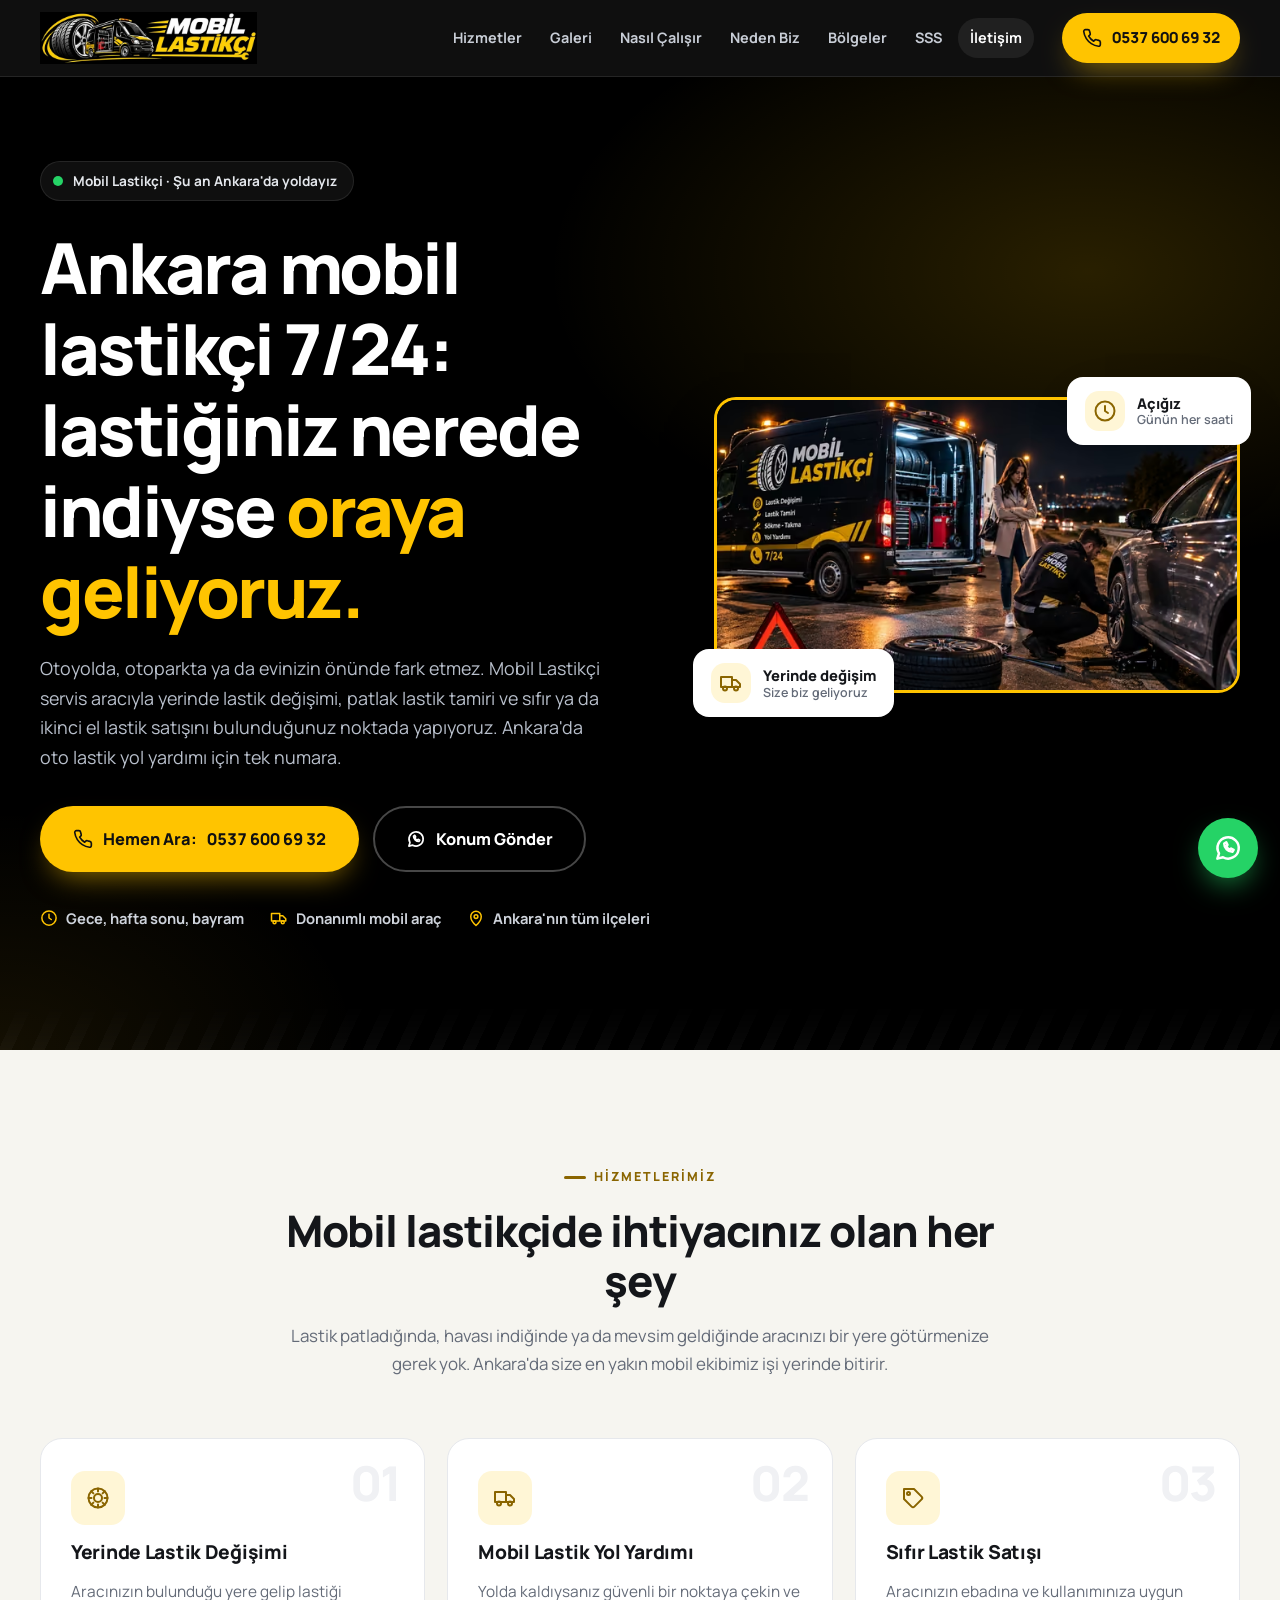
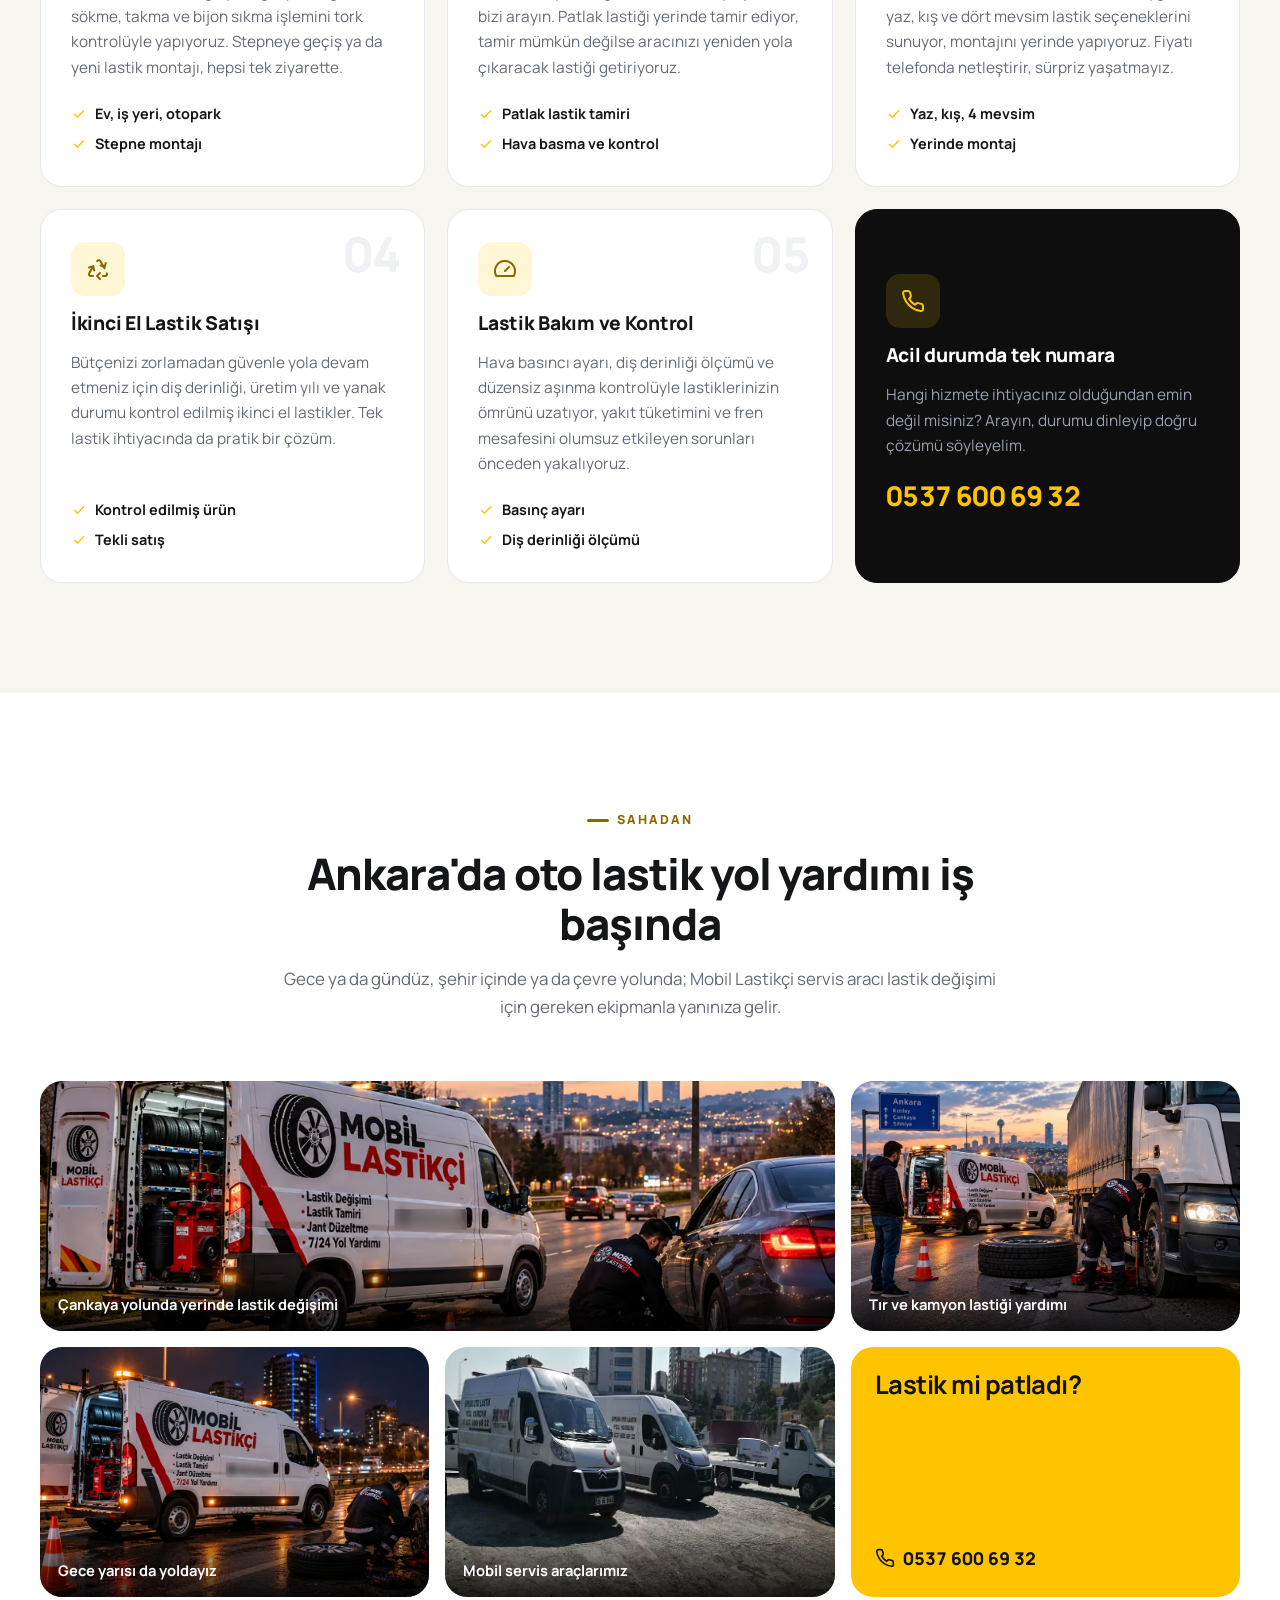
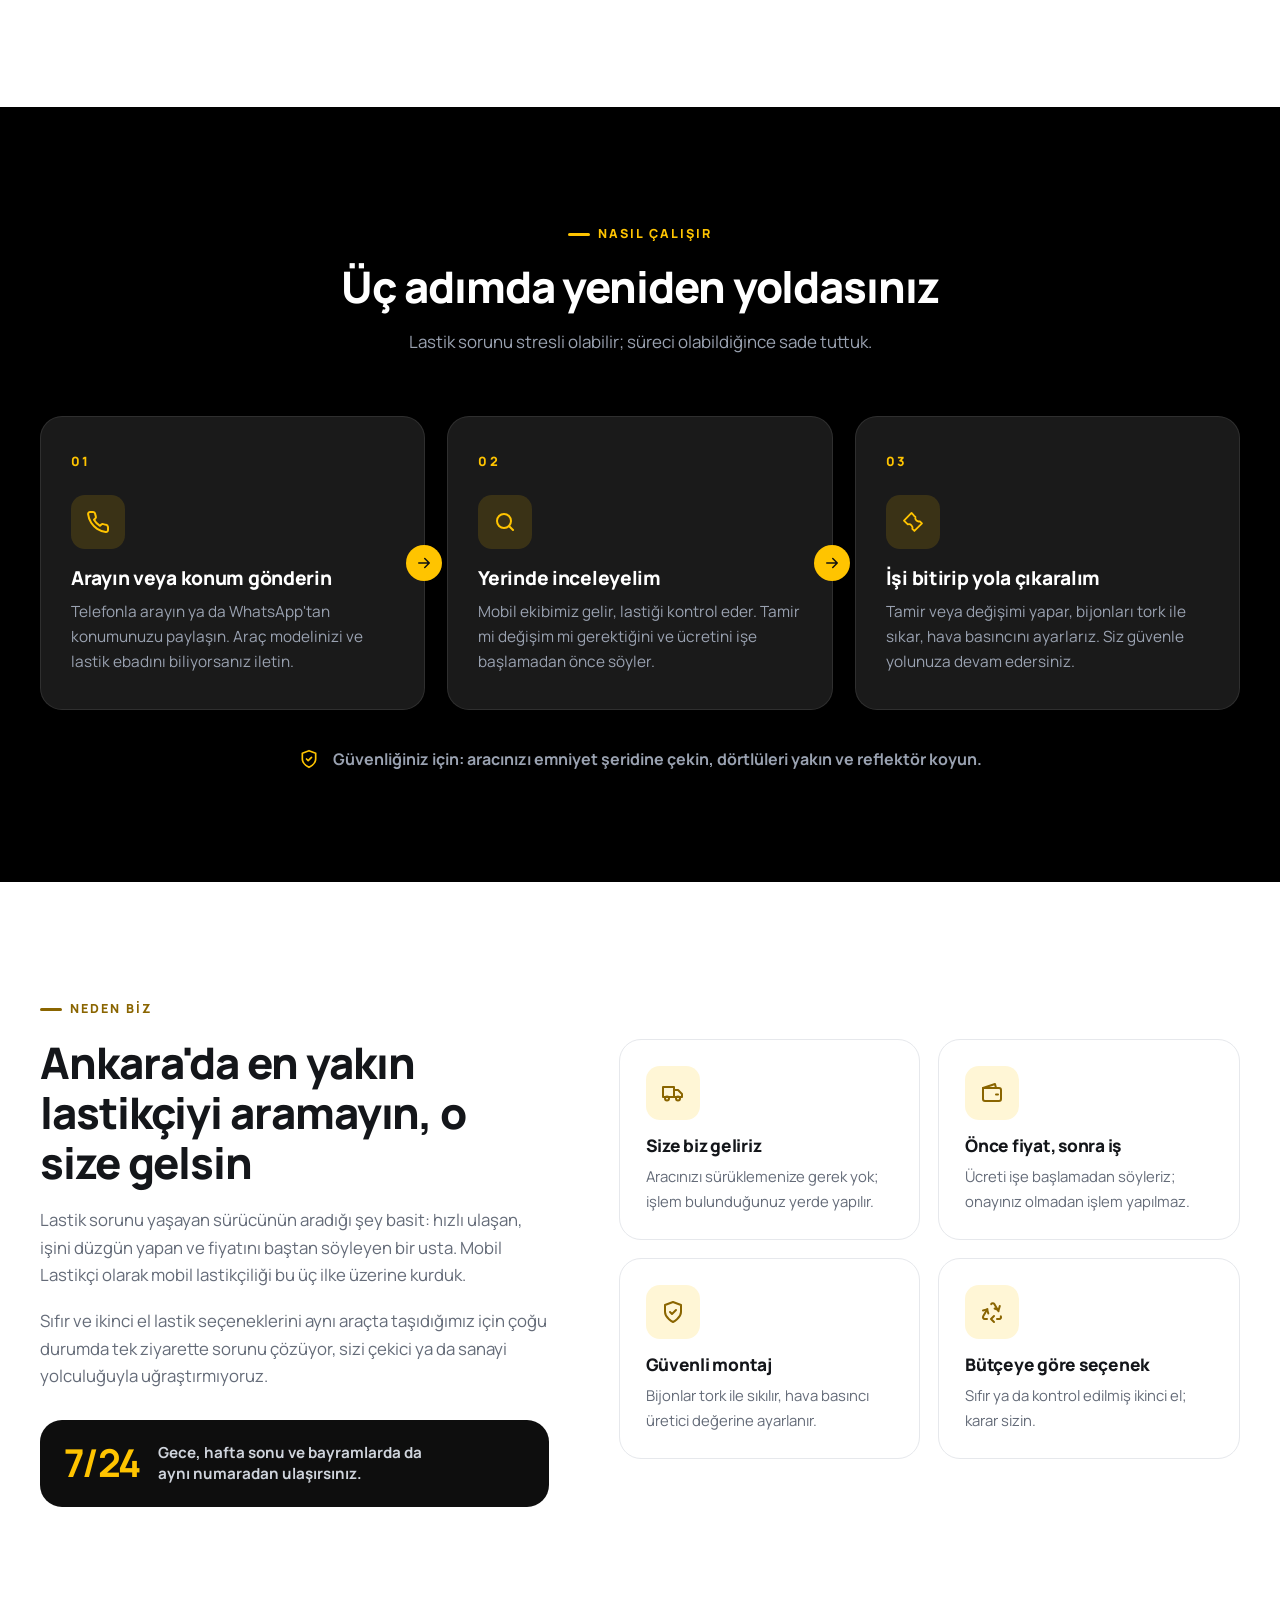
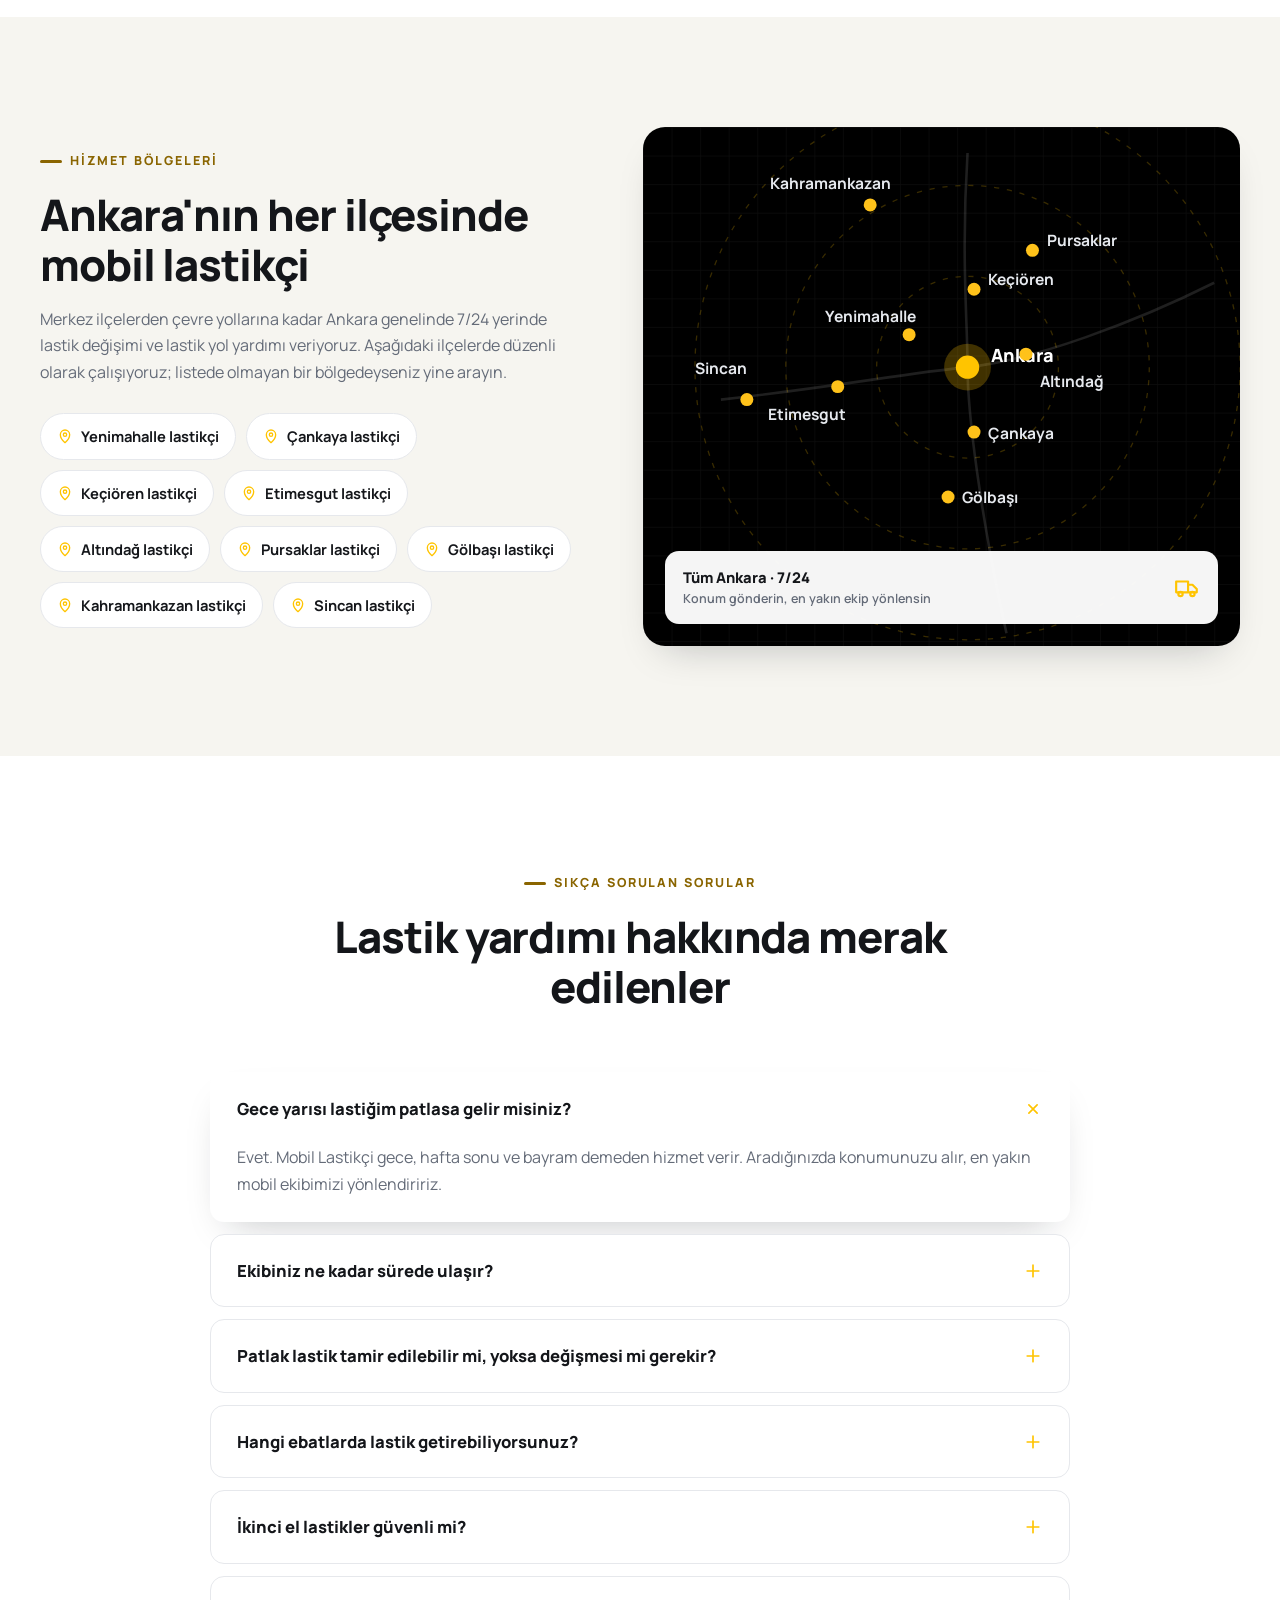
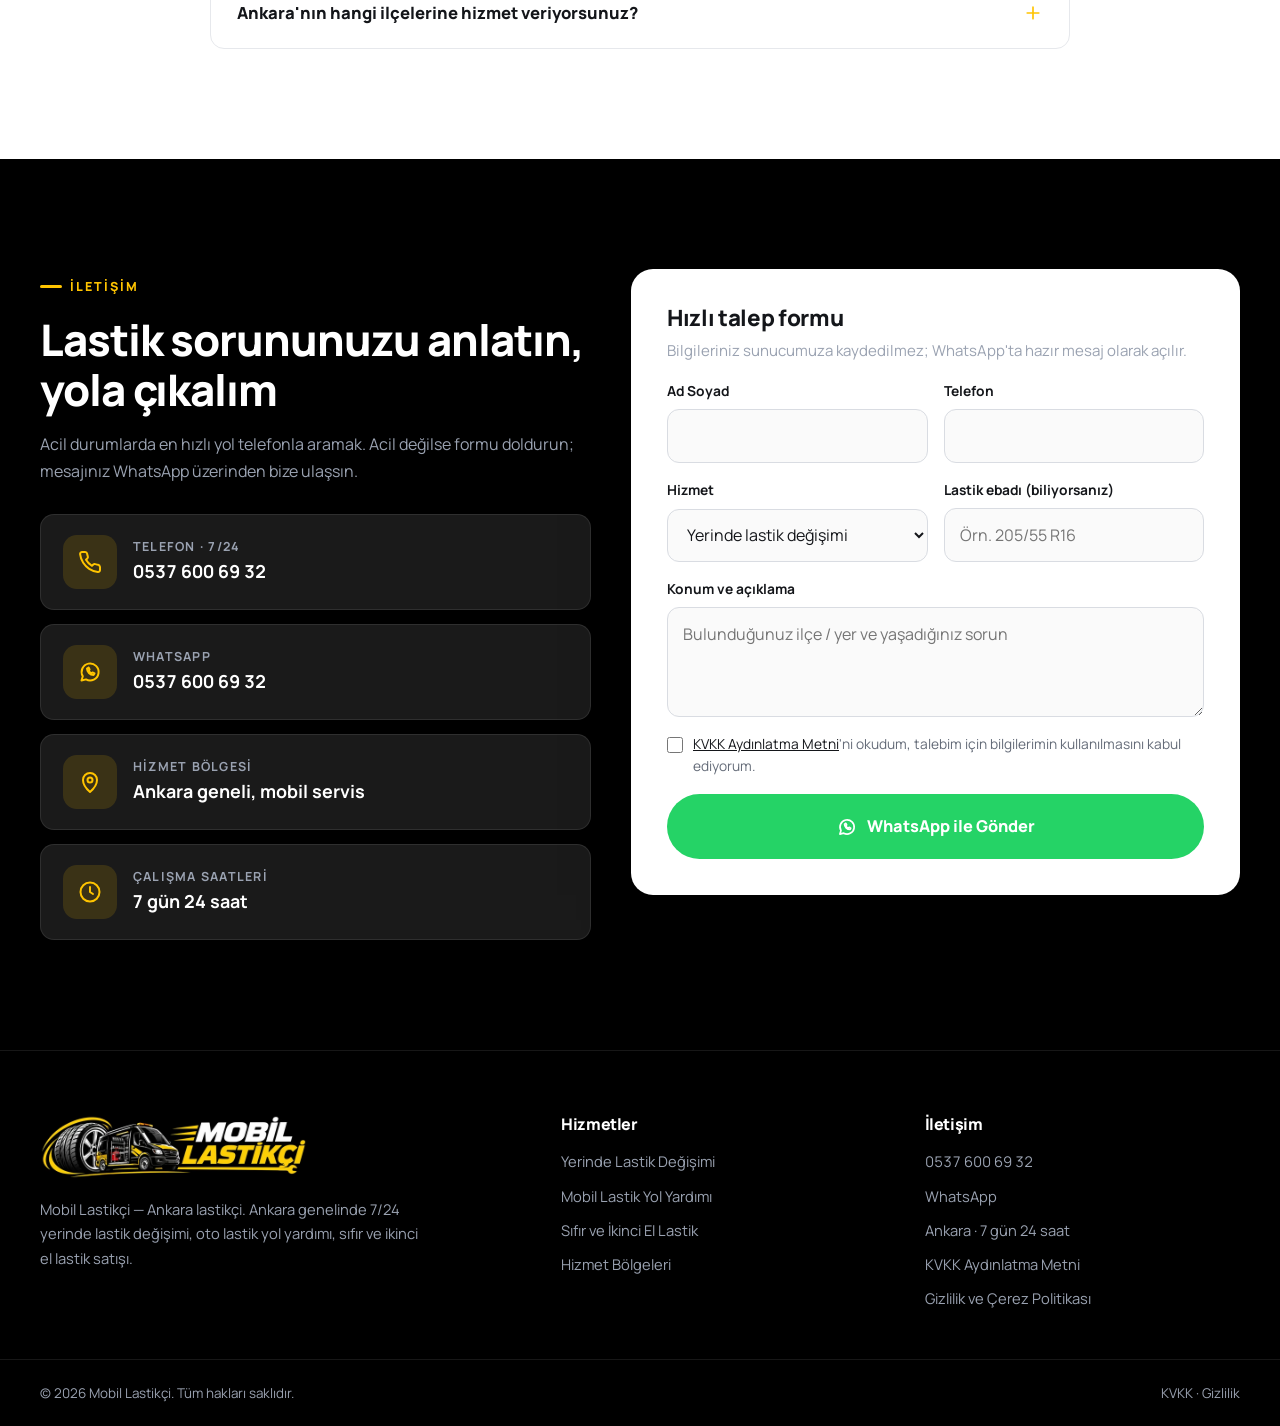
==== index.html @ 15d6a852 "Mobil Lastikçi sitesi Co-Authored-By: Claude Opus 5.5 <noreply@anthropic.com>" ====
<!DOCTYPE html>
<html lang="tr">
<head>
<meta charset="UTF-8">
<meta name="viewport" content="width=device-width, initial-scale=1.0">
<title>Mobil Lastikçi Ankara 7/24 | Yerinde Lastik Değişimi · Oto Lastik Yol Yardımı</title>
<meta name="description" content="Mobil Lastikçi: Ankara'da 7/24 gezici lastikçi. Yerinde lastik değişimi, patlak lastik tamiri, sıfır ve ikinci el lastik satışı. Tüm ilçelere geliyoruz. Ara: 0537 600 69 32">
<link rel="canonical" href="https://otolastik724.net.tr/">
<meta name="robots" content="index, follow, max-image-preview:large, max-snippet:-1, max-video-preview:-1">
<meta name="geo.region" content="TR-06">
<meta name="geo.placename" content="Ankara">
<meta name="geo.position" content="39.9334;32.8597">
<meta name="ICBM" content="39.9334, 32.8597">
<link rel="alternate" hreflang="tr-TR" href="https://otolastik724.net.tr/">
<link rel="alternate" hreflang="x-default" href="https://otolastik724.net.tr/">
<meta property="og:type" content="website">
<meta property="og:locale" content="tr_TR">
<meta property="og:site_name" content="Mobil Lastikçi">
<meta property="og:title" content="Mobil Lastikçi Ankara 7/24 | Yerinde Lastik Değişimi">
<meta property="og:description" content="Ankara'da 7/24 mobil lastikçi: yerinde lastik değişimi, patlak lastik tamiri, sıfır ve ikinci el lastik satışı. Tüm ilçelere geliyoruz.">
<meta property="og:url" content="https://otolastik724.net.tr/">
<meta property="og:image" content="https://otolastik724.net.tr/assets/img/og-image.jpg">
<meta property="og:image:width" content="1200">
<meta property="og:image:height" content="630">
<meta property="og:image:alt" content="Mobil Lastikçi mobil lastik yol yardımı">
<meta name="twitter:card" content="summary_large_image">
<meta name="twitter:title" content="Mobil Lastikçi Ankara 7/24 | Yerinde Lastik Değişimi">
<meta name="twitter:description" content="Ankara'da 7/24 mobil lastikçi: yerinde lastik değişimi, patlak lastik tamiri, sıfır ve ikinci el lastik satışı.">
<meta name="twitter:image" content="https://otolastik724.net.tr/assets/img/og-image.jpg">
<meta name="theme-color" content="#000000">
<link rel="icon" href="assets/img/favicon-48.png" type="image/png" sizes="48x48">
<link rel="apple-touch-icon" href="assets/img/apple-touch-icon.png">
<link rel="preconnect" href="https://fonts.googleapis.com">
<link rel="preconnect" href="https://fonts.gstatic.com" crossorigin>
<link href="https://fonts.googleapis.com/css2?family=Manrope:wght@500;600;700;800&display=swap" rel="stylesheet">
<link rel="stylesheet" href="assets/css/style.css">
<link rel="preload" as="image" type="image/avif" href="assets/img/ankara-mobil-lastikci-gece-yol-yardimi.avif" imagesrcset="assets/img/ankara-mobil-lastikci-gece-yol-yardimi-640.avif 640w, assets/img/ankara-mobil-lastikci-gece-yol-yardimi.avif 1280w" imagesizes="(max-width: 1080px) 100vw, 560px" fetchpriority="high">
<script type="application/ld+json">{"@context":"https://schema.org","@type":["TireShop","AutoRepair"],"@id":"https://otolastik724.net.tr/#isletme","name":"Mobil Lastikçi","alternateName":["Mobil Lastikçi Ankara","Ankara Lastikçi 7/24","Ankara Oto Lastik 7/24","Oto Lastik 7/24"],"description":"Ankara genelinde 7/24 mobil lastikçi: oto lastik yol yardımı, yerinde lastik değişimi, lastik tamiri, sıfır ve ikinci el lastik satışı.","url":"https://otolastik724.net.tr/","telephone":"+905376006932","logo":"https://otolastik724.net.tr/assets/img/logo-512.png","image":["https://otolastik724.net.tr/assets/img/og-image.jpg","https://otolastik724.net.tr/assets/img/ankara-lastikci-aksam-mobil-lastik-servisi.avif","https://otolastik724.net.tr/assets/img/ankara-lastikci-mobil-servis-araclari.avif"],"slogan":"Lastiğiniz nerede indiyse oraya geliyoruz.","priceRange":"₺₺","currenciesAccepted":"TRY","address":{"@type":"PostalAddress","addressLocality":"Ankara","addressRegion":"Ankara","addressCountry":"TR"},"geo":{"@type":"GeoCoordinates","latitude":39.9334,"longitude":32.8597},"openingHoursSpecification":{"@type":"OpeningHoursSpecification","dayOfWeek":["Monday","Tuesday","Wednesday","Thursday","Friday","Saturday","Sunday"],"opens":"00:00","closes":"23:59"},"areaServed":[{"@type":"City","name":"Ankara"},{"@type":"AdministrativeArea","name":"Yenimahalle"},{"@type":"AdministrativeArea","name":"Çankaya"},{"@type":"AdministrativeArea","name":"Keçiören"},{"@type":"AdministrativeArea","name":"Etimesgut"},{"@type":"AdministrativeArea","name":"Altındağ"},{"@type":"AdministrativeArea","name":"Pursaklar"},{"@type":"AdministrativeArea","name":"Gölbaşı"},{"@type":"AdministrativeArea","name":"Kahramankazan"},{"@type":"AdministrativeArea","name":"Sincan"}],"knowsAbout":["Yerinde lastik değişimi","Mobil lastik yol yardımı","Patlak lastik tamiri","Sıfır lastik satışı","İkinci el lastik satışı","Lastik hava basıncı kontrolü","Diş derinliği kontrolü"],"hasOfferCatalog":{"@type":"OfferCatalog","name":"Lastik hizmetleri","itemListElement":[{"@type":"Offer","itemOffered":{"@type":"Service","name":"Yerinde lastik değişimi"}},{"@type":"Offer","itemOffered":{"@type":"Service","name":"Mobil lastik yol yardımı"}},{"@type":"Offer","itemOffered":{"@type":"Service","name":"Sıfır lastik satışı"}},{"@type":"Offer","itemOffered":{"@type":"Service","name":"İkinci el lastik satışı"}},{"@type":"Offer","itemOffered":{"@type":"Service","name":"Lastik bakım ve kontrol"}}]}}</script>
<script type="application/ld+json">{"@context":"https://schema.org","@type":"WebSite","@id":"https://otolastik724.net.tr/#website","url":"https://otolastik724.net.tr/","name":"Mobil Lastikçi","inLanguage":"tr-TR","publisher":{"@id":"https://otolastik724.net.tr/#isletme"}}</script>
<script type="application/ld+json">{"@context":"https://schema.org","@type":"FAQPage","mainEntity":[{"@type":"Question","name":"Gece yarısı lastiğim patlasa gelir misiniz?","acceptedAnswer":{"@type":"Answer","text":"Evet. Mobil Lastikçi gece, hafta sonu ve bayram demeden hizmet verir. Aradığınızda konumunuzu alır, en yakın mobil ekibimizi yönlendiririz."}},{"@type":"Question","name":"Ekibiniz ne kadar sürede ulaşır?","acceptedAnswer":{"@type":"Answer","text":"Varış süresi bulunduğunuz ilçeye, saate ve trafik durumuna göre değişir. Telefonda konumunuzu öğrendiğimizde size tahmini bir süre söyleriz."}},{"@type":"Question","name":"Patlak lastik tamir edilebilir mi, yoksa değişmesi mi gerekir?","acceptedAnswer":{"@type":"Answer","text":"Diş yüzeyindeki küçük delikler çoğunlukla tamir edilebilir. Yanak bölgesindeki kesik, balon veya uzun süre havasız sürülmüş lastikler güvenlik nedeniyle tamir edilmez; bu durumda yeni ya da ikinci el lastik öneririz."}},{"@type":"Question","name":"Hangi ebatlarda lastik getirebiliyorsunuz?","acceptedAnswer":{"@type":"Answer","text":"Otomobil, SUV ve hafif ticari araçlarda en yaygın ebatları mobil aracımızda bulundururuz. Lastiğinizin yanağındaki ebat bilgisini (ör. 205/55 R16) telefonda paylaşırsanız doğru lastikle geliriz."}},{"@type":"Question","name":"İkinci el lastikler güvenli mi?","acceptedAnswer":{"@type":"Answer","text":"Sattığımız ikinci el lastiklerin diş derinliği, üretim tarihi ve yanak durumu tek tek kontrol edilir. Yaşlanmış, çatlamış veya onarım izi taşıyan lastikleri satışa sunmayız."}},{"@type":"Question","name":"Ankara'nın hangi ilçelerine hizmet veriyorsunuz?","acceptedAnswer":{"@type":"Answer","text":"Yenimahalle, Çankaya, Keçiören, Etimesgut, Altındağ, Pursaklar, Gölbaşı, Kahramankazan ve Sincan başta olmak üzere Ankara genelinde hizmet veriyoruz. Farklı bir bölgedeyseniz arayarak bilgi alabilirsiniz."}}]}</script>
</head>
<body>
<svg width="0" height="0" style="position:absolute" aria-hidden="true">
  <symbol id="i-phone" viewBox="0 0 24 24"><path d="M22 16.9v3a2 2 0 0 1-2.2 2 19.8 19.8 0 0 1-8.6-3.1 19.5 19.5 0 0 1-6-6A19.8 19.8 0 0 1 2.1 4.2 2 2 0 0 1 4.1 2h3a2 2 0 0 1 2 1.7c.1.9.4 1.8.7 2.7a2 2 0 0 1-.5 2.1L8 9.8a16 16 0 0 0 6 6l1.3-1.3a2 2 0 0 1 2.1-.4c.9.3 1.8.6 2.7.7a2 2 0 0 1 1.7 2z"/></symbol>
  <symbol id="i-wa" viewBox="0 0 24 24"><path d="M3.5 20.5l1.3-4.2A8.5 8.5 0 1 1 8 19.4z"/><path d="M9 8.5c0 3.5 3 6.5 6.5 6.5l1-1.6-2-1-1 .9a5 5 0 0 1-2.8-2.8l.9-1-1-2z"/></symbol>
  <symbol id="i-tire" viewBox="0 0 24 24"><circle cx="12" cy="12" r="9.5"/><circle cx="12" cy="12" r="4"/><path d="M12 2.5v3M12 18.5v3M2.5 12h3M18.5 12h3M5.3 5.3l2.1 2.1M16.6 16.6l2.1 2.1M5.3 18.7l2.1-2.1M16.6 7.4l2.1-2.1"/></symbol>
  <symbol id="i-truck" viewBox="0 0 24 24"><path d="M2 6h11v10H2zM13 9h4l4 4v3h-8z"/><circle cx="6" cy="17.5" r="2"/><circle cx="17" cy="17.5" r="2"/></symbol>
  <symbol id="i-wrench" viewBox="0 0 24 24"><path d="M14.7 6.3a4 4 0 0 0 5 5L22 13.6 13.6 22l-2.3-2.3a4 4 0 0 0-5-5L2 10.4 10.4 2l2.3 2.3a4 4 0 0 0 2 2z" transform="scale(.9) translate(1.3 1.3)"/></symbol>
  <symbol id="i-tag" viewBox="0 0 24 24"><path d="M20.6 13.4 13.4 20.6a2 2 0 0 1-2.8 0L3 13V3h10l7.6 7.6a2 2 0 0 1 0 2.8z"/><circle cx="7.5" cy="7.5" r="1.5"/></symbol>
  <symbol id="i-recycle" viewBox="0 0 24 24"><path d="M7 19H4.8a1.8 1.8 0 0 1-1.6-2.7L7.4 9M11.2 4.1a1.8 1.8 0 0 1 3.1 0l4.2 7.2M17 19h2.2a1.8 1.8 0 0 0 1.6-2.7"/><path d="M14 16l-3 3 3 3M8.3 13.6 7.2 9.4 3 10.5M14.6 8.5l4 1.6 1.2-4.1"/></symbol>
  <symbol id="i-gauge" viewBox="0 0 24 24"><path d="M12 14l4-4"/><path d="M3.3 19a10 10 0 1 1 17.4 0z"/></symbol>
  <symbol id="i-clock" viewBox="0 0 24 24"><circle cx="12" cy="12" r="9.5"/><path d="M12 7v5l3 2"/></symbol>
  <symbol id="i-pin" viewBox="0 0 24 24"><path d="M12 22s7-6.1 7-12a7 7 0 1 0-14 0c0 5.9 7 12 7 12z"/><circle cx="12" cy="10" r="2.5"/></symbol>
  <symbol id="i-check" viewBox="0 0 24 24"><path d="M5 12.5l4.5 4.5L19 7"/></symbol>
  <symbol id="i-arrow" viewBox="0 0 24 24"><path d="M5 12h14M13 6l6 6-6 6"/></symbol>
  <symbol id="i-plus" viewBox="0 0 24 24"><path d="M12 5v14M5 12h14"/></symbol>
  <symbol id="i-menu" viewBox="0 0 24 24"><path d="M4 7h16M4 12h16M4 17h16"/></symbol>
  <symbol id="i-close" viewBox="0 0 24 24"><path d="M6 6l12 12M18 6 6 18"/></symbol>
  <symbol id="i-shield" viewBox="0 0 24 24"><path d="M12 22s8-4 8-10V5l-8-3-8 3v7c0 6 8 10 8 10z"/><path d="M9 12l2 2 4-4"/></symbol>
  <symbol id="i-wallet" viewBox="0 0 24 24"><path d="M3 7h16a2 2 0 0 1 2 2v9a2 2 0 0 1-2 2H5a2 2 0 0 1-2-2z"/><path d="M3 7l12-4 1 4M16 13.5h2"/></symbol>
  <symbol id="i-chat" viewBox="0 0 24 24"><path d="M21 12a8 8 0 0 1-11.6 7.1L3 21l1.9-6.4A8 8 0 1 1 21 12z"/></symbol>
  <symbol id="i-search" viewBox="0 0 24 24"><circle cx="11" cy="11" r="7"/><path d="M20 20l-4-4"/></symbol>
</svg>

<header class="header" id="header">
  <div class="container header__inner">
    <a href="#anasayfa" class="logo" aria-label="Mobil Lastikçi anasayfa">
      <img src="assets/img/mobil-lastikci-ankara-logo.avif" alt="Mobil Lastikçi – Ankara lastikçi 7/24" width="600" height="144" class="logo__img"></a>
    <nav class="nav" id="nav" aria-label="Ana menü">
      <ul class="nav__list">
        <li><a href="#hizmetler" class="nav__link">Hizmetler</a></li>
        <li><a href="#galeri" class="nav__link">Galeri</a></li>
        <li><a href="#nasil-calisir" class="nav__link">Nasıl Çalışır</a></li>
        <li><a href="#neden-biz" class="nav__link">Neden Biz</a></li>
        <li><a href="#bolgeler" class="nav__link">Bölgeler</a></li>
        <li><a href="#sss" class="nav__link">SSS</a></li>
        <li><a href="#iletisim" class="nav__link">İletişim</a></li>
      </ul>
      <div class="nav__mobile-cta">
        <a href="tel:+905376006932" class="btn btn--orange btn--block"><svg class="ic" aria-hidden="true"><use href="#i-phone"/></svg> 0537 600 69 32</a>
        <a href="https://wa.me/905376006932?text=Merhaba%2C%20lastik%20yard%C4%B1m%C4%B1na%20ihtiyac%C4%B1m%20var." target="_blank" rel="noopener" class="btn btn--wa btn--block"><svg class="ic" aria-hidden="true"><use href="#i-wa"/></svg> WhatsApp'tan Yazın</a>
      </div>
    </nav>
    <a href="tel:+905376006932" class="btn btn--orange header__cta"><svg class="ic" aria-hidden="true"><use href="#i-phone"/></svg> <span class="num">0537 600 69 32</span></a>
    <button class="hamburger" id="hamburger" aria-label="Menüyü aç/kapat" aria-expanded="false" aria-controls="nav"><svg class="ic ic--menu" aria-hidden="true"><use href="#i-menu"/></svg><svg class="ic ic--close" aria-hidden="true"><use href="#i-close"/></svg></button>
  </div>
</header>

<main>

<!-- 1. Giriş -->
<section class="hero" id="anasayfa">
  <div class="container hero__grid">
    <div>
      <span class="live"><span class="live__dot"></span> Mobil Lastikçi · Şu an Ankara'da yoldayız</span>
      <h1>Ankara mobil lastikçi 7/24: lastiğiniz nerede indiyse <em>oraya geliyoruz.</em></h1>
      <p class="hero__lead">Otoyolda, otoparkta ya da evinizin önünde fark etmez. Mobil Lastikçi servis aracıyla yerinde lastik değişimi, patlak lastik tamiri ve sıfır ya da ikinci el lastik satışını bulunduğunuz noktada yapıyoruz. Ankara'da oto lastik yol yardımı için tek numara.</p>
      <div class="hero__actions">
        <a href="tel:+905376006932" class="btn btn--orange btn--lg"><svg class="ic" aria-hidden="true"><use href="#i-phone"/></svg> Hemen Ara: <span class="num">0537 600 69 32</span></a>
        <a href="https://wa.me/905376006932?text=Merhaba%2C%20lastik%20yard%C4%B1m%C4%B1na%20ihtiyac%C4%B1m%20var.%20Konumum%3A" target="_blank" rel="noopener" class="btn btn--line btn--lg"><svg class="ic" aria-hidden="true"><use href="#i-wa"/></svg> Konum Gönder</a>
      </div>
      <ul class="hero__facts">
        <li><svg class="ic" aria-hidden="true"><use href="#i-clock"/></svg> Gece, hafta sonu, bayram</li>
        <li><svg class="ic" aria-hidden="true"><use href="#i-truck"/></svg> Donanımlı mobil araç</li>
        <li><svg class="ic" aria-hidden="true"><use href="#i-pin"/></svg> Ankara'nın tüm ilçeleri</li>
      </ul>
    </div>
    <div class="hero__visual">
      <img class="hero__photo" src="assets/img/ankara-mobil-lastikci-gece-yol-yardimi.avif" srcset="assets/img/ankara-mobil-lastikci-gece-yol-yardimi-640.avif 640w, assets/img/ankara-mobil-lastikci-gece-yol-yardimi.avif 1280w" sizes="(max-width: 1080px) 100vw, 560px" width="1280" height="720" fetchpriority="high" alt="Mobil Lastikçi ekibi Ankara'da gece yol kenarında yerinde lastik değişimi yapıyor">
      <div class="hero__card hero__card--b"><span class="ibox"><svg class="ic" aria-hidden="true"><use href="#i-clock"/></svg></span><span>Açığız<small>Günün her saati</small></span></div>
      <div class="hero__card hero__card--a"><span class="ibox"><svg class="ic" aria-hidden="true"><use href="#i-truck"/></svg></span><span>Yerinde değişim<small>Size biz geliyoruz</small></span></div>
    </div>
  </div>
  <div class="hero__tread" aria-hidden="true"></div>
</section>

<!-- 2. Hizmetler -->
<section class="section section--paper" id="hizmetler">
  <div class="container">
    <div class="section__head reveal">
      <span class="tag">Hizmetlerimiz</span>
      <h2>Mobil lastikçide ihtiyacınız olan her şey</h2>
      <p>Lastik patladığında, havası indiğinde ya da mevsim geldiğinde aracınızı bir yere götürmenize gerek yok. Ankara'da size en yakın mobil ekibimiz işi yerinde bitirir.</p>
    </div>
    <div class="services">
      <article class="svc reveal">
        <span class="svc__no" aria-hidden="true">01</span>
        <span class="ibox"><svg class="ic" aria-hidden="true"><use href="#i-tire"/></svg></span>
        <h3>Yerinde Lastik Değişimi</h3>
        <p>Aracınızın bulunduğu yere gelip lastiği sökme, takma ve bijon sıkma işlemini tork kontrolüyle yapıyoruz. Stepneye geçiş ya da yeni lastik montajı, hepsi tek ziyarette.</p>
        <ul class="svc__list"><li><svg class="ic" aria-hidden="true"><use href="#i-check"/></svg> Ev, iş yeri, otopark</li><li><svg class="ic" aria-hidden="true"><use href="#i-check"/></svg> Stepne montajı</li></ul>
      </article>
      <article class="svc reveal">
        <span class="svc__no" aria-hidden="true">02</span>
        <span class="ibox"><svg class="ic" aria-hidden="true"><use href="#i-truck"/></svg></span>
        <h3>Mobil Lastik Yol Yardımı</h3>
        <p>Yolda kaldıysanız güvenli bir noktaya çekin ve bizi arayın. Patlak lastiği yerinde tamir ediyor, tamir mümkün değilse aracınızı yeniden yola çıkaracak lastiği getiriyoruz.</p>
        <ul class="svc__list"><li><svg class="ic" aria-hidden="true"><use href="#i-check"/></svg> Patlak lastik tamiri</li><li><svg class="ic" aria-hidden="true"><use href="#i-check"/></svg> Hava basma ve kontrol</li></ul>
      </article>
      <article class="svc reveal">
        <span class="svc__no" aria-hidden="true">03</span>
        <span class="ibox"><svg class="ic" aria-hidden="true"><use href="#i-tag"/></svg></span>
        <h3>Sıfır Lastik Satışı</h3>
        <p>Aracınızın ebadına ve kullanımınıza uygun yaz, kış ve dört mevsim lastik seçeneklerini sunuyor, montajını yerinde yapıyoruz. Fiyatı telefonda netleştirir, sürpriz yaşatmayız.</p>
        <ul class="svc__list"><li><svg class="ic" aria-hidden="true"><use href="#i-check"/></svg> Yaz, kış, 4 mevsim</li><li><svg class="ic" aria-hidden="true"><use href="#i-check"/></svg> Yerinde montaj</li></ul>
      </article>
      <article class="svc reveal">
        <span class="svc__no" aria-hidden="true">04</span>
        <span class="ibox"><svg class="ic" aria-hidden="true"><use href="#i-recycle"/></svg></span>
        <h3>İkinci El Lastik Satışı</h3>
        <p>Bütçenizi zorlamadan güvenle yola devam etmeniz için diş derinliği, üretim yılı ve yanak durumu kontrol edilmiş ikinci el lastikler. Tek lastik ihtiyacında da pratik bir çözüm.</p>
        <ul class="svc__list"><li><svg class="ic" aria-hidden="true"><use href="#i-check"/></svg> Kontrol edilmiş ürün</li><li><svg class="ic" aria-hidden="true"><use href="#i-check"/></svg> Tekli satış</li></ul>
      </article>
      <article class="svc reveal">
        <span class="svc__no" aria-hidden="true">05</span>
        <span class="ibox"><svg class="ic" aria-hidden="true"><use href="#i-gauge"/></svg></span>
        <h3>Lastik Bakım ve Kontrol</h3>
        <p>Hava basıncı ayarı, diş derinliği ölçümü ve düzensiz aşınma kontrolüyle lastiklerinizin ömrünü uzatıyor, yakıt tüketimini ve fren mesafesini olumsuz etkileyen sorunları önceden yakalıyoruz.</p>
        <ul class="svc__list"><li><svg class="ic" aria-hidden="true"><use href="#i-check"/></svg> Basınç ayarı</li><li><svg class="ic" aria-hidden="true"><use href="#i-check"/></svg> Diş derinliği ölçümü</li></ul>
      </article>
      <article class="svc svc--cta reveal">
        <span class="ibox ibox--dark"><svg class="ic" aria-hidden="true"><use href="#i-phone"/></svg></span>
        <h3>Acil durumda tek numara</h3>
        <p>Hangi hizmete ihtiyacınız olduğundan emin değil misiniz? Arayın, durumu dinleyip doğru çözümü söyleyelim.</p>
        <a class="tel num" href="tel:+905376006932">0537 600 69 32</a>
      </article>
    </div>
  </div>
</section>

<!-- Galeri -->
<section class="section" id="galeri">
  <div class="container">
    <div class="section__head reveal">
      <span class="tag">Sahadan</span>
      <h2>Ankara'da oto lastik yol yardımı iş başında</h2>
      <p>Gece ya da gündüz, şehir içinde ya da çevre yolunda; Mobil Lastikçi servis aracı lastik değişimi için gereken ekipmanla yanınıza gelir.</p>
    </div>
    <div class="gallery reveal">
      <figure class="gallery__item gallery__item--wide"><img src="assets/img/ankara-lastikci-aksam-mobil-lastik-servisi.avif" width="1000" height="667" loading="lazy" decoding="async" alt="Ankara lastikçi Mobil Lastikçi akşam saatlerinde Çankaya yolunda lastik değiştiriyor"><figcaption>Çankaya yolunda yerinde lastik değişimi</figcaption></figure>
      <figure class="gallery__item"><img src="assets/img/ankara-oto-lastik-tir-lastigi-yol-yardimi.avif" width="1000" height="667" loading="lazy" decoding="async" alt="Ankara oto lastik yol yardımı: tır lastiği değişimi"><figcaption>Tır ve kamyon lastiği yardımı</figcaption></figure>
      <figure class="gallery__item"><img src="assets/img/ankara-oto-lastik-gece-yerinde-lastik-degisimi.avif" width="1000" height="619" loading="lazy" decoding="async" alt="Gece yarısı Ankara'da mobil lastikçi ile yerinde lastik değişimi"><figcaption>Gece yarısı da yoldayız</figcaption></figure>
      <figure class="gallery__item"><img src="assets/img/ankara-lastikci-mobil-servis-araclari.avif" width="800" height="581" loading="lazy" decoding="async" alt="Ankara lastikçi mobil servis araçları"><figcaption>Mobil servis araçlarımız</figcaption></figure>
      <a class="gallery__cta" href="tel:+905376006932"><strong>Lastik mi patladı?</strong><span><svg class="ic" aria-hidden="true"><use href="#i-phone"/></svg> <span class="num">0537 600 69 32</span></span></a>
    </div>
  </div>
</section>

<!-- 3. Nasıl çalışır -->
<section class="section section--dark" id="nasil-calisir">
  <div class="container">
    <div class="section__head reveal">
      <span class="tag">Nasıl Çalışır</span>
      <h2>Üç adımda yeniden yoldasınız</h2>
      <p>Lastik sorunu stresli olabilir; süreci olabildiğince sade tuttuk.</p>
    </div>
    <div class="steps">
      <div class="step reveal">
        <span class="ibox ibox--dark"><svg class="ic" aria-hidden="true"><use href="#i-phone"/></svg></span>
        <h3>Arayın veya konum gönderin</h3>
        <p>Telefonla arayın ya da WhatsApp'tan konumunuzu paylaşın. Araç modelinizi ve lastik ebadını biliyorsanız iletin.</p>
        <span class="step__arrow" aria-hidden="true"><svg class="ic"><use href="#i-arrow"/></svg></span>
      </div>
      <div class="step reveal">
        <span class="ibox ibox--dark"><svg class="ic" aria-hidden="true"><use href="#i-search"/></svg></span>
        <h3>Yerinde inceleyelim</h3>
        <p>Mobil ekibimiz gelir, lastiği kontrol eder. Tamir mi değişim mi gerektiğini ve ücretini işe başlamadan önce söyler.</p>
        <span class="step__arrow" aria-hidden="true"><svg class="ic"><use href="#i-arrow"/></svg></span>
      </div>
      <div class="step reveal">
        <span class="ibox ibox--dark"><svg class="ic" aria-hidden="true"><use href="#i-wrench"/></svg></span>
        <h3>İşi bitirip yola çıkaralım</h3>
        <p>Tamir veya değişimi yapar, bijonları tork ile sıkar, hava basıncını ayarlarız. Siz güvenle yolunuza devam edersiniz.</p>
      </div>
    </div>
    <p class="steps__note reveal"><svg class="ic" aria-hidden="true" style="color:var(--orange)"><use href="#i-shield"/></svg> Güvenliğiniz için: aracınızı emniyet şeridine çekin, dörtlüleri yakın ve reflektör koyun.</p>
  </div>
</section>

<!-- 4. Neden biz -->
<section class="section" id="neden-biz">
  <div class="container why">
    <div class="why__side reveal">
      <span class="tag">Neden Biz</span>
      <h2>Ankara'da en yakın lastikçiyi aramayın, o size gelsin</h2>
      <p>Lastik sorunu yaşayan sürücünün aradığı şey basit: hızlı ulaşan, işini düzgün yapan ve fiyatını baştan söyleyen bir usta. Mobil Lastikçi olarak mobil lastikçiliği bu üç ilke üzerine kurduk.</p>
      <p>Sıfır ve ikinci el lastik seçeneklerini aynı araçta taşıdığımız için çoğu durumda tek ziyarette sorunu çözüyor, sizi çekici ya da sanayi yolculuğuyla uğraştırmıyoruz.</p>
      <div class="why__badge"><strong>7/24</strong><span>Gece, hafta sonu ve bayramlarda da<br>aynı numaradan ulaşırsınız.</span></div>
    </div>
    <div class="why__list">
      <div class="why__item reveal"><span class="ibox"><svg class="ic" aria-hidden="true"><use href="#i-truck"/></svg></span><h3>Size biz geliriz</h3><p>Aracınızı sürüklemenize gerek yok; işlem bulunduğunuz yerde yapılır.</p></div>
      <div class="why__item reveal"><span class="ibox"><svg class="ic" aria-hidden="true"><use href="#i-wallet"/></svg></span><h3>Önce fiyat, sonra iş</h3><p>Ücreti işe başlamadan söyleriz; onayınız olmadan işlem yapılmaz.</p></div>
      <div class="why__item reveal"><span class="ibox"><svg class="ic" aria-hidden="true"><use href="#i-shield"/></svg></span><h3>Güvenli montaj</h3><p>Bijonlar tork ile sıkılır, hava basıncı üretici değerine ayarlanır.</p></div>
      <div class="why__item reveal"><span class="ibox"><svg class="ic" aria-hidden="true"><use href="#i-recycle"/></svg></span><h3>Bütçeye göre seçenek</h3><p>Sıfır ya da kontrol edilmiş ikinci el; karar sizin.</p></div>
    </div>
  </div>
</section>

<!-- 5. Hizmet bölgeleri -->
<section class="section section--paper" id="bolgeler">
  <div class="container areas">
    <div class="reveal">
      <span class="tag">Hizmet Bölgeleri</span>
      <h2>Ankara'nın her ilçesinde mobil lastikçi</h2>
      <p style="margin-top:16px">Merkez ilçelerden çevre yollarına kadar Ankara genelinde 7/24 yerinde lastik değişimi ve lastik yol yardımı veriyoruz. Aşağıdaki ilçelerde düzenli olarak çalışıyoruz; listede olmayan bir bölgedeyseniz yine arayın.</p>
      <ul class="chips">
        <li class="chip"><svg class="ic" aria-hidden="true"><use href="#i-pin"/></svg> Yenimahalle lastikçi</li>
        <li class="chip"><svg class="ic" aria-hidden="true"><use href="#i-pin"/></svg> Çankaya lastikçi</li>
        <li class="chip"><svg class="ic" aria-hidden="true"><use href="#i-pin"/></svg> Keçiören lastikçi</li>
        <li class="chip"><svg class="ic" aria-hidden="true"><use href="#i-pin"/></svg> Etimesgut lastikçi</li>
        <li class="chip"><svg class="ic" aria-hidden="true"><use href="#i-pin"/></svg> Altındağ lastikçi</li>
        <li class="chip"><svg class="ic" aria-hidden="true"><use href="#i-pin"/></svg> Pursaklar lastikçi</li>
        <li class="chip"><svg class="ic" aria-hidden="true"><use href="#i-pin"/></svg> Gölbaşı lastikçi</li>
        <li class="chip"><svg class="ic" aria-hidden="true"><use href="#i-pin"/></svg> Kahramankazan lastikçi</li>
        <li class="chip"><svg class="ic" aria-hidden="true"><use href="#i-pin"/></svg> Sincan lastikçi</li>
      </ul>
    </div>
    <div class="map reveal" aria-hidden="true">
      <svg viewBox="0 0 460 400">
        <defs><pattern id="grid" width="22" height="22" patternUnits="userSpaceOnUse"><path d="M22 0H0V22" fill="none" stroke="rgba(255,255,255,.05)"/></pattern></defs>
        <rect width="460" height="400" fill="url(#grid)"/>
        <g fill="none" stroke="rgba(255,196,0,.22)" stroke-dasharray="4 6"><circle cx="250" cy="185" r="70"/><circle cx="250" cy="185" r="140"/><circle cx="250" cy="185" r="210"/></g>
        <g stroke="rgba(255,255,255,.12)" stroke-width="2" fill="none"><path d="M60 210 C150 200 200 190 250 185 S380 150 440 120"/><path d="M250 20 C245 100 250 150 250 185 S260 300 280 390"/></g>
        <g font-family="Manrope, sans-serif" font-size="12" font-weight="700" fill="#e6e9ee">
          <circle cx="250" cy="185" r="9" fill="#ffc400"/><circle cx="250" cy="185" r="18" fill="rgba(255,196,0,.25)"/>
          <text x="268" y="181" fill="#fff" font-size="14" font-weight="800">Ankara</text>
          <circle cx="205" cy="160" r="5" fill="#ffc21a"/><text x="140" y="150">Yenimahalle</text>
          <circle cx="255" cy="235" r="5" fill="#ffc21a"/><text x="266" y="240">Çankaya</text>
          <circle cx="255" cy="125" r="5" fill="#ffc21a"/><text x="266" y="122">Keçiören</text>
          <circle cx="150" cy="200" r="5" fill="#ffc21a"/><text x="96" y="226">Etimesgut</text>
          <circle cx="295" cy="175" r="5" fill="#ffc21a"/><text x="306" y="200">Altındağ</text>
          <circle cx="300" cy="95" r="5" fill="#ffc21a"/><text x="311" y="92">Pursaklar</text>
          <circle cx="235" cy="285" r="5" fill="#ffc21a"/><text x="246" y="290">Gölbaşı</text>
          <circle cx="175" cy="60" r="5" fill="#ffc21a"/><text x="98" y="48">Kahramankazan</text>
          <circle cx="80" cy="210" r="5" fill="#ffc21a"/><text x="40" y="190">Sincan</text>
        </g>
      </svg>
      <div class="map__label"><span>Tüm Ankara · 7/24<small>Konum gönderin, en yakın ekip yönlensin</small></span><svg class="ic" style="color:var(--orange)"><use href="#i-truck"/></svg></div>
    </div>
  </div>
</section>

<!-- 6. SSS -->
<section class="section" id="sss">
  <div class="container">
    <div class="section__head reveal">
      <span class="tag">Sıkça Sorulan Sorular</span>
      <h2>Lastik yardımı hakkında merak edilenler</h2>
    </div>
    <div class="faq reveal">
      <details open><summary>Gece yarısı lastiğim patlasa gelir misiniz?<svg class="ic" aria-hidden="true"><use href="#i-plus"/></svg></summary><p>Evet. Mobil Lastikçi gece, hafta sonu ve bayram demeden hizmet verir. Aradığınızda konumunuzu alır, en yakın mobil ekibimizi yönlendiririz.</p></details>
      <details><summary>Ekibiniz ne kadar sürede ulaşır?<svg class="ic" aria-hidden="true"><use href="#i-plus"/></svg></summary><p>Varış süresi bulunduğunuz ilçeye, saate ve trafik durumuna göre değişir. Telefonda konumunuzu öğrendiğimizde size tahmini bir süre söyleriz.</p></details>
      <details><summary>Patlak lastik tamir edilebilir mi, yoksa değişmesi mi gerekir?<svg class="ic" aria-hidden="true"><use href="#i-plus"/></svg></summary><p>Diş yüzeyindeki küçük delikler çoğunlukla tamir edilebilir. Yanak bölgesindeki kesik, balon veya uzun süre havasız sürülmüş lastikler güvenlik nedeniyle tamir edilmez; bu durumda yeni ya da ikinci el lastik öneririz.</p></details>
      <details><summary>Hangi ebatlarda lastik getirebiliyorsunuz?<svg class="ic" aria-hidden="true"><use href="#i-plus"/></svg></summary><p>Otomobil, SUV ve hafif ticari araçlarda en yaygın ebatları mobil aracımızda bulundururuz. Lastiğinizin yanağındaki ebat bilgisini (ör. 205/55 R16) telefonda paylaşırsanız doğru lastikle geliriz.</p></details>
      <details><summary>İkinci el lastikler güvenli mi?<svg class="ic" aria-hidden="true"><use href="#i-plus"/></svg></summary><p>Sattığımız ikinci el lastiklerin diş derinliği, üretim tarihi ve yanak durumu tek tek kontrol edilir. Yaşlanmış, çatlamış veya onarım izi taşıyan lastikleri satışa sunmayız.</p></details>
      <details><summary>Ankara'nın hangi ilçelerine hizmet veriyorsunuz?<svg class="ic" aria-hidden="true"><use href="#i-plus"/></svg></summary><p>Yenimahalle, Çankaya, Keçiören, Etimesgut, Altındağ, Pursaklar, Gölbaşı, Kahramankazan ve Sincan başta olmak üzere Ankara genelinde hizmet veriyoruz. Farklı bir bölgedeyseniz arayarak bilgi alabilirsiniz.</p></details>
    </div>
  </div>
</section>

<!-- 7. İletişim -->
<section class="section section--dark" id="iletisim">
  <div class="container contact">
    <div class="reveal">
      <span class="tag">İletişim</span>
      <h2>Lastik sorununuzu anlatın, yola çıkalım</h2>
      <p style="margin-top:16px">Acil durumlarda en hızlı yol telefonla aramak. Acil değilse formu doldurun; mesajınız WhatsApp üzerinden bize ulaşsın.</p>
      <div class="contact__cards">
        <a class="ccard" href="tel:+905376006932"><span class="ibox ibox--dark"><svg class="ic" aria-hidden="true"><use href="#i-phone"/></svg></span><span><small>Telefon · 7/24</small><strong class="num">0537 600 69 32</strong></span></a>
        <a class="ccard" href="https://wa.me/905376006932?text=Merhaba%2C%20lastik%20yard%C4%B1m%C4%B1na%20ihtiyac%C4%B1m%20var." target="_blank" rel="noopener"><span class="ibox ibox--dark"><svg class="ic" aria-hidden="true"><use href="#i-wa"/></svg></span><span><small>WhatsApp</small><strong class="num">0537 600 69 32</strong></span></a>
        <div class="ccard"><span class="ibox ibox--dark"><svg class="ic" aria-hidden="true"><use href="#i-pin"/></svg></span><span><small>Hizmet bölgesi</small><strong>Ankara geneli, mobil servis</strong></span></div>
        <div class="ccard"><span class="ibox ibox--dark"><svg class="ic" aria-hidden="true"><use href="#i-clock"/></svg></span><span><small>Çalışma saatleri</small><strong>7 gün 24 saat</strong></span></div>
      </div>
    </div>
    <form class="form reveal" id="contactForm">
      <h3>Hızlı talep formu</h3>
      <p>Bilgileriniz sunucumuza kaydedilmez; WhatsApp'ta hazır mesaj olarak açılır.</p>
      <div class="form__row">
        <div class="field"><label for="ad">Ad Soyad</label><input id="ad" name="ad" required autocomplete="name"></div>
        <div class="field"><label for="telefon">Telefon</label><input id="telefon" name="telefon" type="tel" required autocomplete="tel" inputmode="tel"></div>
      </div>
      <div class="form__row">
        <div class="field"><label for="hizmet">Hizmet</label>
          <select id="hizmet" name="hizmet"><option>Yerinde lastik değişimi</option><option>Patlak lastik / yol yardımı</option><option>Sıfır lastik</option><option>İkinci el lastik</option><option>Lastik bakım ve kontrol</option><option>Diğer</option></select></div>
        <div class="field"><label for="ebat">Lastik ebadı (biliyorsanız)</label><input id="ebat" name="ebat" placeholder="Örn. 205/55 R16"></div>
      </div>
      <div class="field"><label for="mesaj">Konum ve açıklama</label><textarea id="mesaj" name="mesaj" placeholder="Bulunduğunuz ilçe / yer ve yaşadığınız sorun"></textarea></div>
      <label class="check"><input type="checkbox" required> <span><a href="kvkk.html">KVKK Aydınlatma Metni</a>'ni okudum, talebim için bilgilerimin kullanılmasını kabul ediyorum.</span></label>
      <button type="submit" class="btn btn--wa btn--lg btn--block"><svg class="ic" aria-hidden="true"><use href="#i-wa"/></svg> WhatsApp ile Gönder</button>
    </form>
  </div>
</section>

</main>

<footer class="footer">
  <div class="container footer__grid">
    <div>
      <a href="#anasayfa" class="logo" aria-label="Mobil Lastikçi anasayfa"><img src="assets/img/mobil-lastikci-ankara-logo.avif" alt="Mobil Lastikçi – Ankara lastikçi 7/24" width="600" height="144" class="logo__img"></a>
      <p>Mobil Lastikçi — Ankara lastikçi. Ankara genelinde 7/24 yerinde lastik değişimi, oto lastik yol yardımı, sıfır ve ikinci el lastik satışı.</p>
    </div>
    <div>
      <h4>Hizmetler</h4>
      <ul class="footer__links">
        <li><a href="#hizmetler">Yerinde Lastik Değişimi</a></li>
        <li><a href="#hizmetler">Mobil Lastik Yol Yardımı</a></li>
        <li><a href="#hizmetler">Sıfır ve İkinci El Lastik</a></li>
        <li><a href="#bolgeler">Hizmet Bölgeleri</a></li>
      </ul>
    </div>
    <div>
      <h4>İletişim</h4>
      <ul class="footer__links">
        <li><a href="tel:+905376006932" class="num">0537 600 69 32</a></li>
        <li><a href="https://wa.me/905376006932" target="_blank" rel="noopener">WhatsApp</a></li>
        <li>Ankara · 7 gün 24 saat</li>
        <li><a href="kvkk.html">KVKK Aydınlatma Metni</a></li>
        <li><a href="gizlilik-politikasi.html">Gizlilik ve Çerez Politikası</a></li>
      </ul>
    </div>
  </div>
  <div class="footer__bottom">
    <div class="container">
      <span>© <span data-year>2026</span> Mobil Lastikçi. Tüm hakları saklıdır.</span>
      <span><a href="kvkk.html">KVKK</a> · <a href="gizlilik-politikasi.html">Gizlilik</a><span data-cookie-settings hidden> · <a href="#">Çerez Tercihleri</a></span></span>
    </div>
  </div>
</footer>

<a href="https://wa.me/905376006932?text=Merhaba%2C%20lastik%20yard%C4%B1m%C4%B1na%20ihtiyac%C4%B1m%20var." class="fab-wa" target="_blank" rel="noopener" aria-label="WhatsApp ile yazın"><svg class="ic" aria-hidden="true"><use href="#i-wa"/></svg></a>
<div class="mobile-bar">
  <a href="tel:+905376006932"><svg class="ic" aria-hidden="true"><use href="#i-phone"/></svg> Hemen Ara</a>
  <a href="https://wa.me/905376006932?text=Merhaba%2C%20lastik%20yard%C4%B1m%C4%B1na%20ihtiyac%C4%B1m%20var." target="_blank" rel="noopener"><svg class="ic" aria-hidden="true"><use href="#i-wa"/></svg> WhatsApp</a>
</div>

<script src="assets/js/consent.js" defer></script>
<script src="assets/js/main.js" defer></script>
</body>
</html>
---- assets/css/style.css ----
/* =========================================================
   Mobil Lastikçi — ana stil dosyası
   ========================================================= */
:root {
  --ink: #14161a;
  --graphite-950: #000000;
  --graphite-900: #0e0e0e;
  --graphite-800: #1a1a1a;
  --graphite-700: #2a2a2a;
  --line: #e6e8ec;
  --line-dark: rgba(255, 255, 255, .09);
  --muted: #646b78;
  --muted-dark: #9aa2b1;
  --paper: #f6f5f0;
  --orange: #ffc400;
  --orange-600: #8a6500;
  --orange-50: #fff6d6;
  --yellow: #ffc21a;
  --wa: #25d366;
  --radius: 14px;
  --radius-lg: 22px;
  --shadow-sm: 0 2px 10px -4px rgba(16, 20, 28, .12);
  --shadow: 0 18px 40px -20px rgba(16, 20, 28, .28);
  --shadow-lg: 0 30px 70px -30px rgba(0, 0, 0, .55);
  --header-h: 76px;
}

*, *::before, *::after { box-sizing: border-box; margin: 0; padding: 0; }
html { scroll-behavior: smooth; scroll-padding-top: calc(var(--header-h) + 12px); -webkit-text-size-adjust: 100%; }
body { font-family: "Manrope", system-ui, -apple-system, "Segoe UI", sans-serif; color: var(--ink); background: #fff; line-height: 1.65; font-size: 1rem; -webkit-font-smoothing: antialiased; overflow-x: hidden; }
img, svg { display: block; max-width: 100%; }
a { color: inherit; text-decoration: none; }
ul { list-style: none; }
button, input, textarea, select { font: inherit; color: inherit; }
h1, h2, h3, h4 { line-height: 1.15; letter-spacing: -.025em; font-weight: 800; }
h2 { font-size: clamp(1.9rem, 3.4vw, 2.75rem); }
h3 { font-size: 1.2rem; letter-spacing: -.015em; }
p { color: var(--muted); }
.container { width: min(1200px, 100% - 40px); margin-inline: auto; }
.ic { width: 20px; height: 20px; fill: none; stroke: currentColor; stroke-width: 2; stroke-linecap: round; stroke-linejoin: round; flex-shrink: 0; }
.sr-only { position: absolute; width: 1px; height: 1px; overflow: hidden; clip: rect(0 0 0 0); white-space: nowrap; }
:focus-visible { outline: 3px solid var(--orange); outline-offset: 3px; border-radius: 6px; }

/* ---------- Butonlar ---------- */
.btn { display: inline-flex; align-items: center; justify-content: center; gap: 10px; padding: .85em 1.5em; border-radius: 999px; font-weight: 800; font-size: .95rem; border: 2px solid transparent; cursor: pointer; transition: transform .2s, background .2s, border-color .2s, color .2s, box-shadow .2s; white-space: nowrap; }
.btn:hover { transform: translateY(-2px); }
.btn--orange { background: var(--orange); color: #111; box-shadow: 0 14px 30px -12px rgba(255, 196, 0, .6); }
.btn--orange:hover { background: #ffd43b; }
.btn--wa { background: var(--wa); color: #fff; }
.btn--wa:hover { background: #1fbe5b; }
.btn--dark { background: var(--graphite-900); color: #fff; }
.btn--dark:hover { background: var(--graphite-700); }
.btn--line { border-color: rgba(255, 255, 255, .28); color: #fff; background: transparent; }
.btn--line:hover { border-color: #fff; background: rgba(255, 255, 255, .06); }
.btn--lg { padding: 1.05em 1.9em; font-size: 1.02rem; }
.btn--block { width: 100%; }

/* ---------- Üst şerit ve header ---------- */
.header { position: sticky; top: 0; z-index: 50; background: rgba(0, 0, 0, .94); backdrop-filter: saturate(160%) blur(12px); -webkit-backdrop-filter: saturate(160%) blur(12px); border-bottom: 1px solid var(--line-dark); }
.header__inner { height: var(--header-h); display: flex; align-items: center; gap: 28px; }
.logo { display: flex; align-items: center; gap: 12px; color: #fff; margin-right: auto; }
.logo__img { height: 52px; width: auto; }
.footer .logo__img { height: 64px; }
.logo__mark { width: 44px; height: 44px; border-radius: 12px; display: grid; place-items: center; background: var(--orange); color: #fff; font-weight: 800; font-size: .78rem; letter-spacing: .02em; }
.logo__text { display: flex; flex-direction: column; line-height: 1.05; }
.logo__name { font-weight: 800; font-size: 1.08rem; letter-spacing: -.01em; }
.logo__name span { color: var(--orange); }
.logo__sub { font-size: .7rem; font-weight: 700; color: var(--muted-dark); letter-spacing: .14em; text-transform: uppercase; margin-top: 4px; }
.nav__list { display: flex; gap: 4px; }
.nav__link { display: block; padding: 8px 12px; border-radius: 999px; color: #c8cdd6; font-weight: 700; font-size: .9rem; transition: color .2s, background .2s; }
.nav__link:hover, .nav__link.is-active { color: #fff; background: rgba(255, 255, 255, .07); }
.nav__mobile-cta { display: none; }
.header__cta { padding: .7em 1.2em; }
.hamburger { display: none; width: 46px; height: 46px; border-radius: 12px; border: 1px solid var(--line-dark); background: transparent; color: #fff; place-items: center; cursor: pointer; }
.hamburger .ic--close { display: none; }
.nav-open .hamburger .ic--menu { display: none; }
.nav-open .hamburger .ic--close { display: block; }

/* ---------- Ortak bölüm ---------- */
.section { padding: 110px 0; position: relative; }
.section--paper { background: var(--paper); }
.section--dark { background: var(--graphite-950); color: #fff; }
.section--dark p { color: var(--muted-dark); }
.section__head { max-width: 720px; margin: 0 auto 60px; text-align: center; }
.section__head p { margin-top: 16px; font-size: 1.06rem; }
.section__head--left { margin-left: 0; text-align: left; }
.tag { display: inline-flex; align-items: center; gap: 8px; margin-bottom: 18px; font-size: .78rem; font-weight: 800; letter-spacing: .16em; text-transform: uppercase; color: var(--orange-600); }
.tag::before { content: ""; width: 22px; height: 3px; border-radius: 3px; background: currentColor; }
.section--dark .tag { color: var(--orange); }
.num { font-variant-numeric: tabular-nums; }

/* ---------- 1. Hero ---------- */
.hero { position: relative; background: var(--graphite-950); color: #fff; overflow: hidden; padding: 84px 0 120px; }
.hero::before { content: ""; position: absolute; inset: 0; background:
  radial-gradient(900px 500px at 85% 20%, rgba(255, 196, 0, .16), transparent 60%),
  radial-gradient(600px 400px at 0% 100%, rgba(255, 194, 26, .08), transparent 60%); pointer-events: none; }
.hero__tread { position: absolute; left: 0; right: 0; bottom: 0; height: 46px; opacity: .5; background:
  repeating-linear-gradient(115deg, transparent 0 18px, rgba(255, 255, 255, .06) 18px 30px); mask-image: linear-gradient(to bottom, transparent, #000); -webkit-mask-image: linear-gradient(to bottom, transparent, #000); }
.hero__grid { position: relative; display: grid; grid-template-columns: 1.08fr .92fr; gap: 56px; align-items: center; }
.live { display: inline-flex; align-items: center; gap: 10px; padding: 8px 16px 8px 12px; border-radius: 999px; background: rgba(255, 255, 255, .06); border: 1px solid var(--line-dark); font-size: .85rem; font-weight: 700; color: #e4e7ec; margin-bottom: 26px; }
.live__dot { width: 10px; height: 10px; border-radius: 50%; background: var(--wa); box-shadow: 0 0 0 0 rgba(37, 211, 102, .6); animation: pulse 2s infinite; }
@keyframes pulse { 70% { box-shadow: 0 0 0 10px rgba(37, 211, 102, 0); } 100% { box-shadow: 0 0 0 0 rgba(37, 211, 102, 0); } }
.hero h1 { font-size: clamp(2.5rem, 5.6vw, 4.4rem); letter-spacing: -.035em; }
.hero h1 em { font-style: normal; color: var(--orange); }
.hero__lead { margin-top: 22px; max-width: 560px; font-size: 1.12rem; color: #b9c0cc; }
.hero__actions { display: flex; flex-wrap: wrap; gap: 14px; margin-top: 34px; }
.hero__facts { display: flex; flex-wrap: wrap; gap: 10px 26px; margin-top: 34px; color: #cfd4dc; font-size: .92rem; font-weight: 700; }
.hero__facts li { display: flex; align-items: center; gap: 8px; }
.hero__facts .ic { color: var(--orange); width: 18px; height: 18px; }

.hero__visual { position: relative; max-width: 600px; width: 100%; margin-left: auto; }
.hero__photo { width: 100%; height: auto; aspect-ratio: 16 / 9; object-fit: cover; border-radius: var(--radius-lg); border: 3px solid var(--orange); box-shadow: var(--shadow-lg); }
.hero__card { position: absolute; display: flex; align-items: center; gap: 12px; padding: 14px 18px; border-radius: 16px; background: #fff; color: var(--ink); box-shadow: var(--shadow-lg); font-weight: 800; font-size: .92rem; line-height: 1.25; }
.hero__card small { display: block; font-weight: 600; color: var(--muted); font-size: .78rem; }
.hero__card .ibox { width: 40px; height: 40px; }
.hero__card--a { left: -4%; bottom: -8%; }
.hero__card--b { right: -2%; top: -7%; }

/* ---------- İkon kutusu ---------- */
.ibox { width: 54px; height: 54px; border-radius: 14px; display: grid; place-items: center; background: var(--orange-50); color: var(--orange-600); flex-shrink: 0; }
.ibox .ic { width: 24px; height: 24px; }
.ibox--dark { background: rgba(255, 196, 0, .14); color: var(--orange); }

/* ---------- 2. Hizmetler ---------- */
.services { display: grid; grid-template-columns: repeat(3, 1fr); gap: 22px; }
.svc { position: relative; padding: 32px 30px 30px; border-radius: var(--radius-lg); background: #fff; border: 1px solid var(--line); display: flex; flex-direction: column; gap: 16px; transition: transform .25s, box-shadow .25s, border-color .25s; overflow: hidden; }
.svc:hover { transform: translateY(-5px); box-shadow: var(--shadow); border-color: transparent; }
.svc__no { position: absolute; right: 24px; top: 20px; font-size: 3rem; font-weight: 800; color: #f0f1f4; letter-spacing: -.04em; line-height: 1; }
.svc p { font-size: .96rem; }
.svc__list { display: grid; gap: 6px; margin-top: auto; padding-top: 6px; font-size: .9rem; font-weight: 700; color: var(--ink); }
.svc__list li { display: flex; gap: 8px; align-items: center; }
.svc__list .ic { width: 16px; height: 16px; color: var(--orange); }
.svc--cta { background: var(--graphite-900); color: #fff; border-color: var(--graphite-900); justify-content: center; }
.svc--cta p { color: var(--muted-dark); }
.svc--cta .tel { font-size: 1.7rem; font-weight: 800; color: var(--orange); letter-spacing: -.02em; }

/* ---------- Galeri ---------- */
.gallery { display: grid; grid-template-columns: repeat(3, 1fr); grid-auto-rows: 250px; grid-auto-flow: dense; gap: 16px; }
.gallery__item { position: relative; overflow: hidden; border-radius: var(--radius-lg); background: var(--graphite-950); }
.gallery__item img { width: 100%; height: 100%; object-fit: cover; transition: transform .4s; }
.gallery__item:hover img { transform: scale(1.04); }
.gallery__item figcaption { position: absolute; left: 0; right: 0; bottom: 0; padding: 30px 18px 14px; background: linear-gradient(transparent, rgba(0, 0, 0, .8)); color: #fff; font-weight: 700; font-size: .92rem; }
.gallery__item--wide { grid-column: span 2; }
.gallery__cta { display: flex; flex-direction: column; justify-content: space-between; padding: 24px; border-radius: var(--radius-lg); background: var(--orange); color: #111; }
.gallery__cta strong { font-size: 1.6rem; line-height: 1.1; letter-spacing: -.02em; }
.gallery__cta > span { display: inline-flex; align-items: center; gap: 8px; font-weight: 800; font-size: 1.1rem; white-space: nowrap; }

/* ---------- 3. Nasıl çalışır ---------- */
.steps { display: grid; grid-template-columns: repeat(3, 1fr); gap: 22px; counter-reset: step; position: relative; }
.step { position: relative; padding: 34px 30px; border-radius: var(--radius-lg); background: var(--graphite-800); border: 1px solid var(--line-dark); }
.step::before { counter-increment: step; content: "0" counter(step); display: block; font-size: .8rem; font-weight: 800; letter-spacing: .18em; color: var(--orange); margin-bottom: 22px; }
.step h3 { color: #fff; margin: 18px 0 10px; }
.step p { font-size: .96rem; }
.step__arrow { position: absolute; right: -18px; top: 50%; translate: 0 -50%; z-index: 2; width: 36px; height: 36px; border-radius: 50%; display: grid; place-items: center; background: var(--orange); color: #111; }
.step__arrow .ic { width: 18px; height: 18px; }
.steps__note { margin-top: 36px; display: flex; align-items: center; justify-content: center; gap: 14px; flex-wrap: wrap; text-align: center; color: #cfd4dc; font-weight: 700; }

/* ---------- 4. Neden biz ---------- */
.why { display: grid; grid-template-columns: .9fr 1.1fr; gap: 70px; align-items: center; }
.why__list { display: grid; grid-template-columns: 1fr 1fr; gap: 18px; }
.why__item { padding: 26px; border-radius: var(--radius-lg); background: #fff; border: 1px solid var(--line); }
.why__item h3 { margin: 16px 0 8px; font-size: 1.08rem; }
.why__item p { font-size: .93rem; }
.why__side p { margin-top: 18px; font-size: 1.05rem; }
.why__badge { margin-top: 30px; display: flex; align-items: center; gap: 18px; padding: 22px 24px; border-radius: var(--radius-lg); background: var(--graphite-900); color: #fff; }
.why__badge strong { font-size: 2.4rem; line-height: 1; color: var(--orange); letter-spacing: -.04em; }
.why__badge span { color: #cfd4dc; font-weight: 700; font-size: .95rem; line-height: 1.4; }

/* ---------- 5. Bölgeler ---------- */
.areas { display: grid; grid-template-columns: 1fr 1.1fr; gap: 60px; align-items: center; }
.chips { display: flex; flex-wrap: wrap; gap: 10px; margin-top: 28px; }
.chip { display: inline-flex; align-items: center; gap: 8px; padding: 10px 16px; border-radius: 999px; background: #fff; border: 1px solid var(--line); font-weight: 700; font-size: .92rem; transition: border-color .2s, color .2s; }
.chip .ic { width: 16px; height: 16px; color: var(--orange); }
.chip:hover { border-color: var(--orange); color: var(--ink); }
.map { position: relative; aspect-ratio: 1.15 / 1; border-radius: var(--radius-lg); background: var(--graphite-950); overflow: hidden; box-shadow: var(--shadow); }
.map > svg { width: 100%; height: 100%; }
.map__label .ic { width: 26px; height: 26px; }
.map__label { position: absolute; left: 22px; bottom: 22px; right: 22px; display: flex; justify-content: space-between; align-items: center; gap: 12px; padding: 14px 18px; border-radius: 14px; background: rgba(255, 255, 255, .96); font-weight: 800; font-size: .92rem; }
.map__label small { display: block; font-weight: 600; color: var(--muted); font-size: .78rem; }

/* ---------- 6. SSS ---------- */
.faq { max-width: 860px; margin: 0 auto; display: grid; gap: 12px; }
.faq details { border-radius: var(--radius); background: #fff; border: 1px solid var(--line); transition: border-color .2s, box-shadow .2s; }
.faq details[open] { border-color: transparent; box-shadow: var(--shadow); }
.faq summary { list-style: none; cursor: pointer; display: flex; justify-content: space-between; align-items: center; gap: 20px; padding: 22px 26px; font-weight: 800; font-size: 1.04rem; }
.faq summary::-webkit-details-marker { display: none; }
.faq summary .ic { transition: transform .25s; color: var(--orange); }
.faq details[open] summary .ic { transform: rotate(45deg); }
.faq details p { padding: 0 26px 24px; }

/* ---------- 7. İletişim ---------- */
.contact { display: grid; grid-template-columns: .95fr 1.05fr; gap: 40px; align-items: start; }
.contact__cards { display: grid; gap: 14px; margin-top: 30px; }
.ccard { display: flex; gap: 16px; align-items: center; padding: 20px 22px; border-radius: var(--radius); background: var(--graphite-800); border: 1px solid var(--line-dark); transition: border-color .2s; }
a.ccard:hover { border-color: var(--orange); }
.ccard small { display: block; color: var(--muted-dark); font-weight: 700; font-size: .78rem; text-transform: uppercase; letter-spacing: .1em; }
.ccard strong { font-size: 1.12rem; color: #fff; }
.form { padding: 36px; border-radius: var(--radius-lg); background: #fff; color: var(--ink); display: grid; gap: 16px; box-shadow: var(--shadow-lg); }
.form h3 { font-size: 1.4rem; }
.form > p { margin-top: -8px; font-size: .94rem; }
.form__row { display: grid; grid-template-columns: 1fr 1fr; gap: 16px; }
.field { display: grid; gap: 6px; }
.field label { font-weight: 700; font-size: .86rem; }
.field input, .field select, .field textarea { width: 100%; padding: 13px 15px; border-radius: 12px; border: 1px solid #d9dce2; background: #fafafa; transition: border-color .2s, background .2s; }
.field input:focus, .field select:focus, .field textarea:focus { outline: none; border-color: var(--orange); background: #fff; }
.field textarea { min-height: 110px; resize: vertical; }
.check { display: flex; gap: 10px; align-items: flex-start; font-size: .86rem; color: var(--muted); }
.check input { margin-top: 4px; accent-color: var(--orange); width: 16px; height: 16px; flex-shrink: 0; }
.check a { color: var(--ink); text-decoration: underline; }

/* ---------- Footer ---------- */
.footer { background: var(--graphite-950); color: var(--muted-dark); border-top: 1px solid var(--line-dark); font-size: .92rem; }
.footer__grid { display: grid; grid-template-columns: 1.5fr 1fr 1fr; gap: 48px; padding: 64px 0 48px; }
.footer p { color: var(--muted-dark); margin-top: 18px; max-width: 380px; }
.footer h4 { color: #fff; font-size: 1rem; margin-bottom: 16px; }
.footer__links { display: grid; gap: 10px; }
.footer__links a:hover { color: var(--orange); }
.footer__bottom { border-top: 1px solid var(--line-dark); padding: 22px 0; font-size: .84rem; }
.footer__bottom .container { display: flex; justify-content: space-between; gap: 16px; flex-wrap: wrap; }
.footer__bottom a:hover { color: var(--orange); }

/* ---------- Sabit butonlar ---------- */
.fab-wa { position: fixed; right: 22px; bottom: 22px; z-index: 60; width: 60px; height: 60px; border-radius: 50%; display: grid; place-items: center; background: var(--wa); color: #fff; box-shadow: 0 12px 30px -8px rgba(37, 211, 102, .7); transition: transform .2s; }
.fab-wa:hover { transform: scale(1.08); }
.fab-wa .ic { width: 30px; height: 30px; }
.mobile-bar { display: none; }

/* ---------- Yasal sayfalar ---------- */
.page-hero { background: var(--graphite-950); color: #fff; padding: 70px 0 60px; }
.page-hero h1 { font-size: clamp(2rem, 4vw, 3rem); }
.page-hero p { color: var(--muted-dark); margin-top: 12px; max-width: 680px; }
.crumbs { display: flex; gap: 8px; font-size: .85rem; font-weight: 700; color: var(--muted-dark); margin-bottom: 18px; }
.crumbs li + li::before { content: "/"; margin-right: 8px; opacity: .5; }
.crumbs a:hover { color: var(--orange); }
.prose { max-width: 820px; }
.prose h2 { font-size: 1.35rem; margin: 34px 0 10px; }
.prose p, .prose li { color: #4a515d; }
.prose p + p { margin-top: 12px; }
.prose ul { list-style: disc; padding-left: 22px; display: grid; gap: 6px; margin-top: 10px; }
.prose a { color: var(--orange-600); text-decoration: underline; }

/* ---------- Belirme animasyonu ---------- */
.reveal { opacity: 0; transform: translateY(22px); transition: opacity .7s ease, transform .7s ease; }
.reveal.is-in { opacity: 1; transform: none; }

/* ---------- Çerez onay bandı ---------- */
.cookie-bar { position: fixed; left: 16px; right: 16px; bottom: 16px; z-index: 80; max-width: 760px; margin: 0 auto; display: flex; align-items: center; gap: 20px; padding: 18px 22px; border-radius: var(--radius-lg); background: var(--graphite-900); border: 1px solid var(--line-dark); color: #c9ced8; box-shadow: var(--shadow-lg); font-size: .9rem; line-height: 1.55; }
.cookie-bar p { margin: 0; color: inherit; }
.cookie-bar a { color: var(--orange); text-decoration: underline; }
.cookie-bar__actions { display: flex; gap: 10px; flex-shrink: 0; }
.cookie-bar .btn { padding: .7em 1.2em; font-size: .9rem; }

/* ---------- Duyarlı ---------- */
@media (max-width: 1080px) {
  .nav { position: fixed; inset: var(--header-h) 0 0 0; background: var(--graphite-950); padding: 24px 20px; transform: translateX(100%); transition: transform .3s ease; overflow-y: auto; }
  .nav-open .nav { transform: none; }
  .nav-open { overflow: hidden; }
  .nav__list { flex-direction: column; gap: 4px; }
  .nav__link { padding: 14px 16px; font-size: 1.05rem; border-radius: 12px; }
  .nav__mobile-cta { display: grid; gap: 12px; margin-top: 24px; }
  .hamburger { display: grid; }
  .header__cta { display: none; }
  .hero__grid, .why, .areas, .contact { grid-template-columns: 1fr; }
  .hero__visual { max-width: 640px; margin: 30px auto 20px; }
  .gallery { grid-template-columns: 1fr 1fr; grid-auto-rows: 200px; }
  .services { grid-template-columns: 1fr 1fr; }
  .steps { grid-template-columns: 1fr; }
  .step__arrow { right: 50%; top: auto; bottom: -18px; translate: 50% 0; rotate: 90deg; }
  .footer__grid { grid-template-columns: 1fr 1fr; }
  .cookie-bar { flex-direction: column; align-items: stretch; bottom: 80px; }
  .cookie-bar__actions .btn { flex: 1; }
}
@media (max-width: 720px) {
  :root { --header-h: 66px; }
  .section { padding: 76px 0; }
  .hero { padding: 54px 0 90px; }
  .services, .why__list, .form__row, .footer__grid { grid-template-columns: 1fr; }
  .hero__card--a { left: 0; }
  .hero__card--b { right: 0; }
  .hero__card { padding: 10px 12px; font-size: .8rem; }
  .hero__card .ibox { width: 32px; height: 32px; }
  .logo__img { height: 42px; }
  .gallery { grid-auto-rows: 150px; gap: 10px; }
  .gallery__item figcaption { font-size: .78rem; padding: 22px 10px 8px; }
  .gallery__cta strong { font-size: 1.15rem; }
  .gallery__cta > span { font-size: .9rem; }
  .form { padding: 26px 22px; }
  .fab-wa { display: none; }
  .mobile-bar { display: grid; grid-template-columns: 1fr 1fr; position: fixed; left: 0; right: 0; bottom: 0; z-index: 60; box-shadow: 0 -10px 30px -10px rgba(0, 0, 0, .35); }
  .mobile-bar a { display: flex; align-items: center; justify-content: center; gap: 8px; padding: 17px 10px; font-weight: 800; color: #fff; }
  .mobile-bar a:first-child { background: var(--orange); color: #111; }
  .mobile-bar a:last-child { background: var(--wa); }
  body { padding-bottom: 58px; }
}
@media (prefers-reduced-motion: reduce) {
  html { scroll-behavior: auto; }
  .live__dot, .gallery__item img { animation: none; transition: none; }
  .reveal { opacity: 1; transform: none; transition: none; }
}
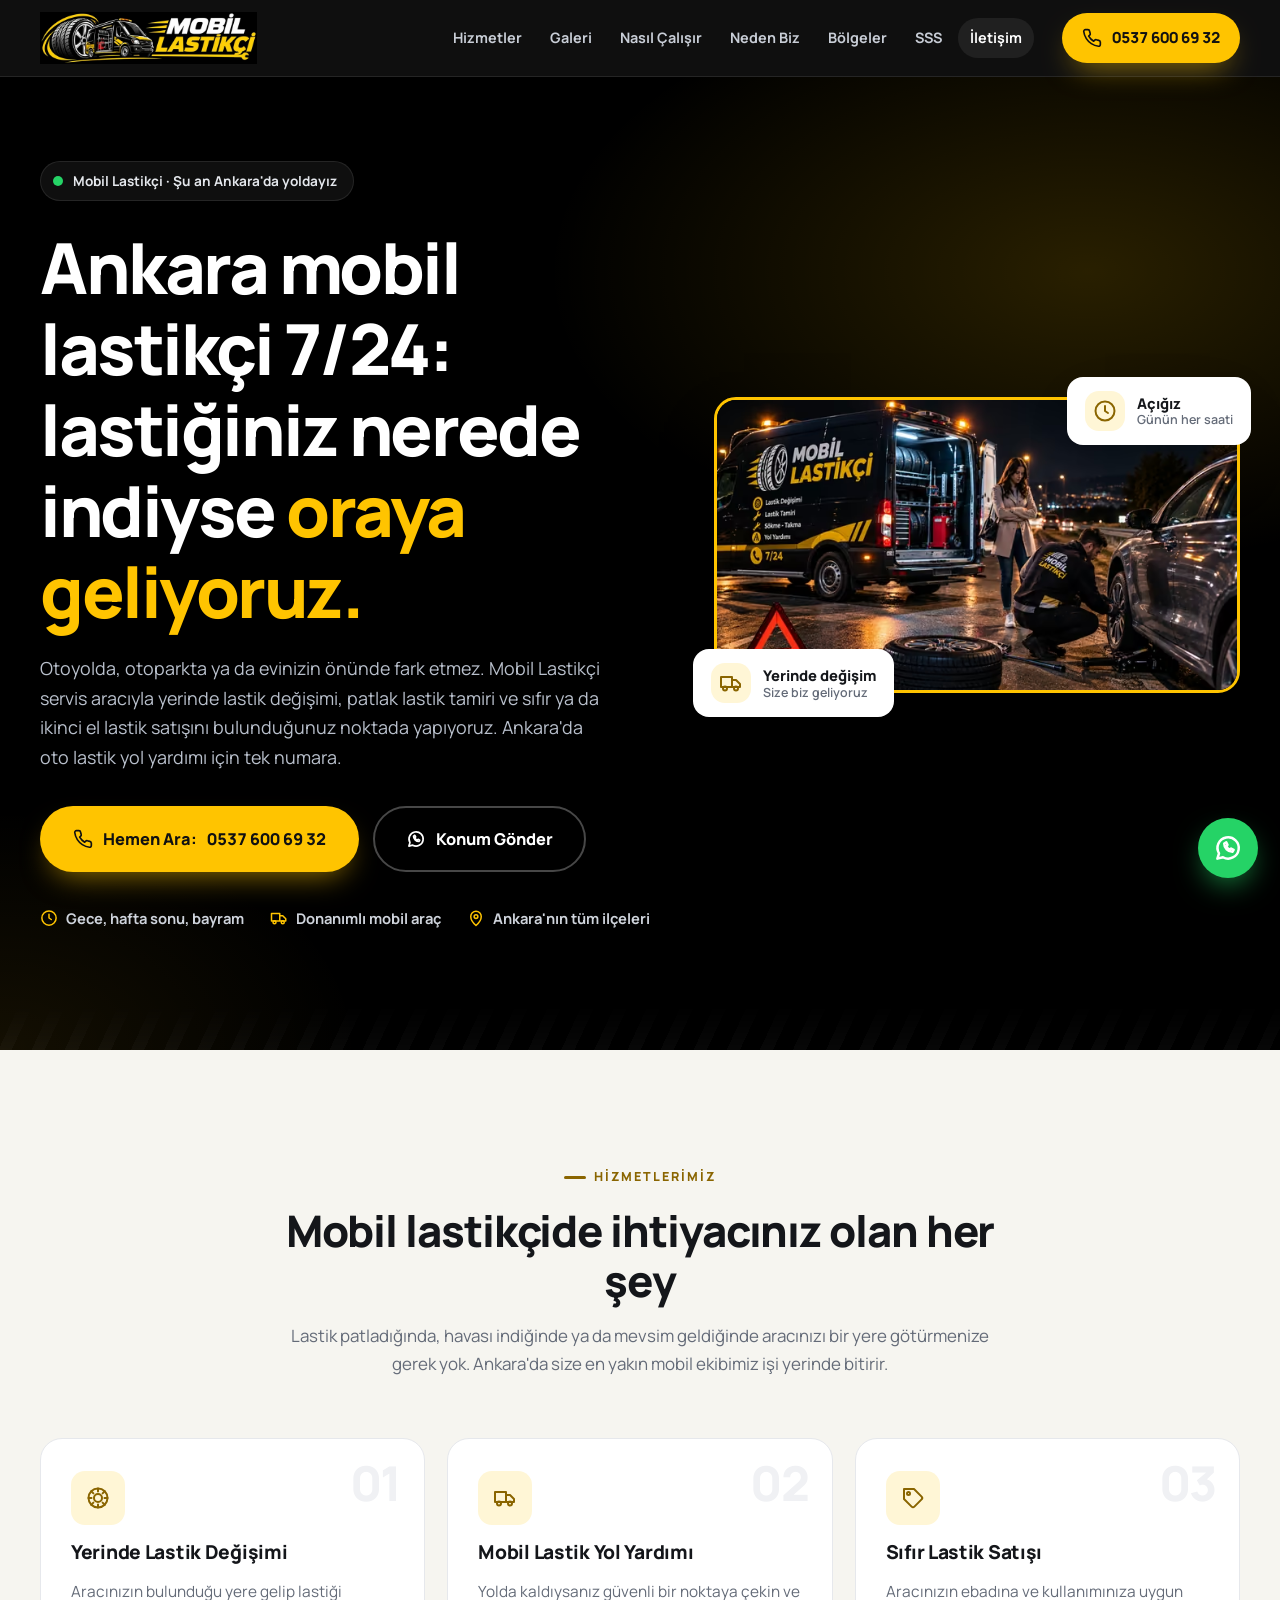
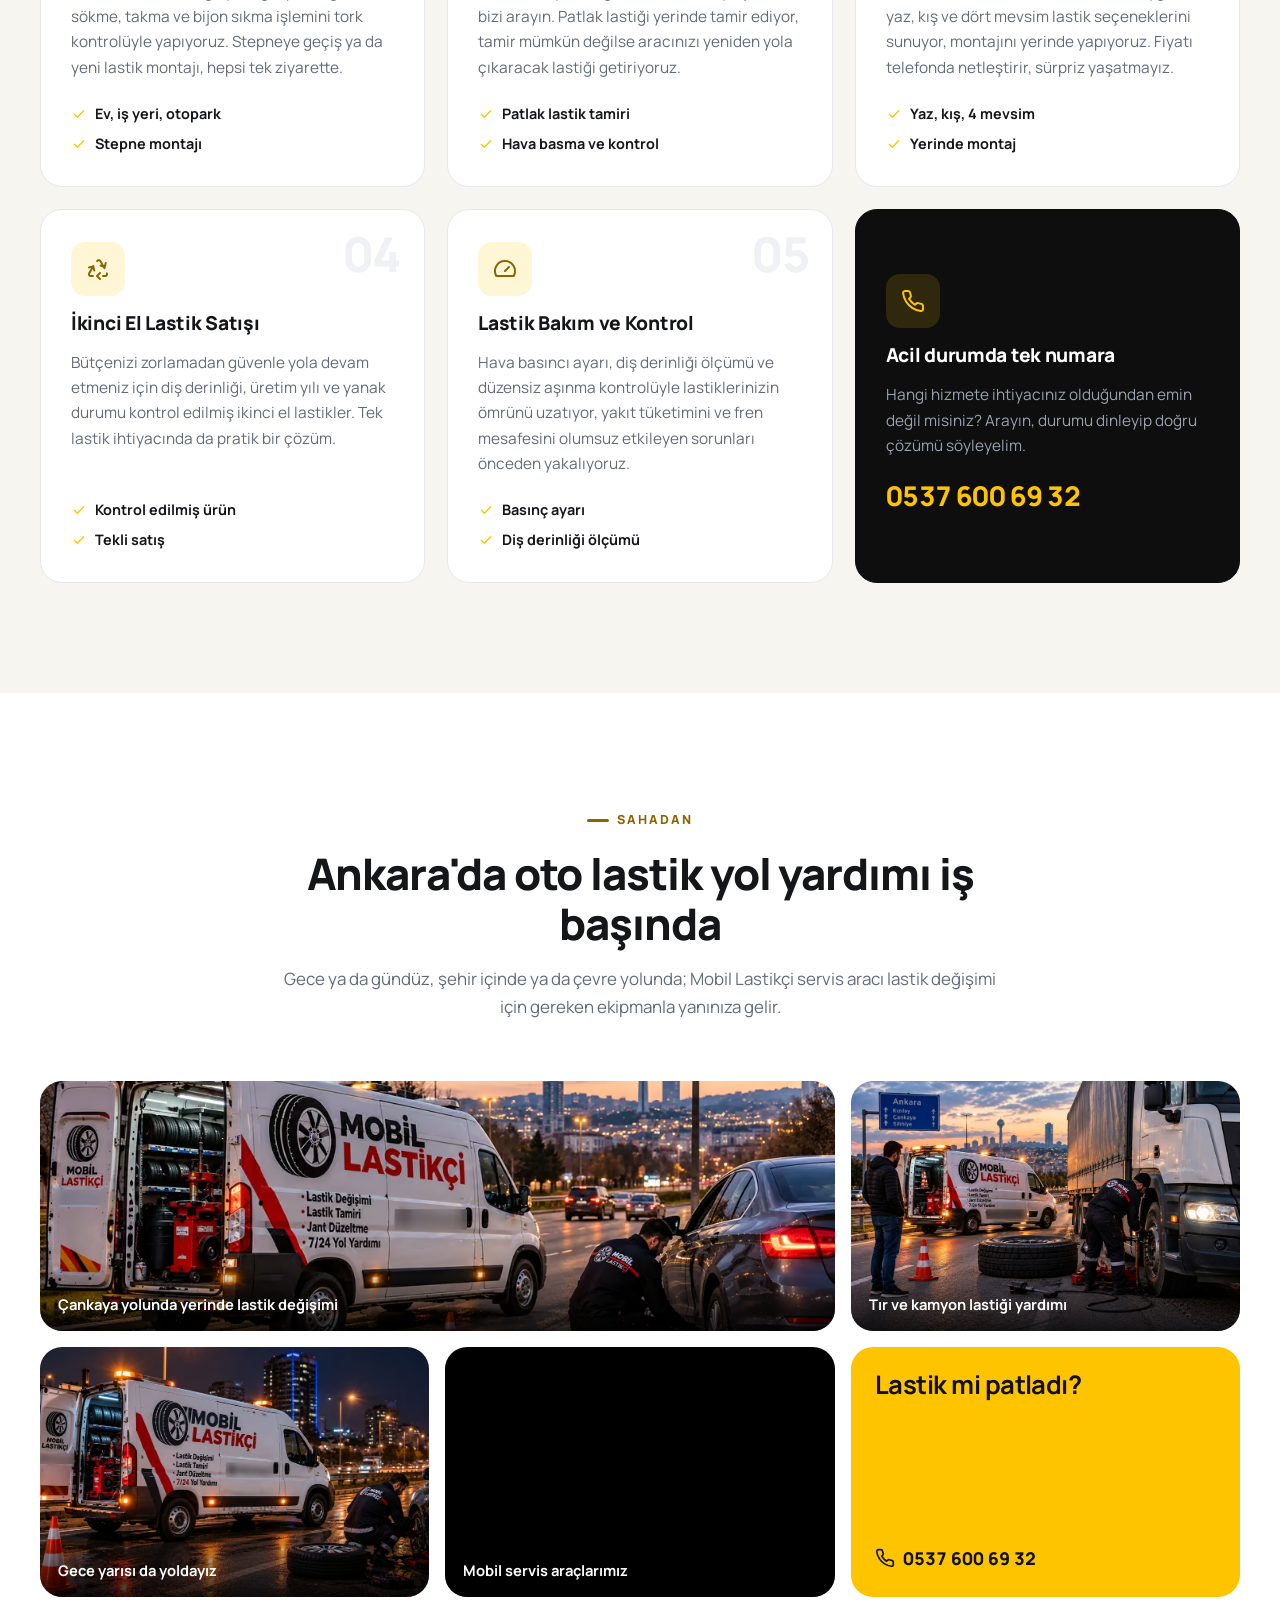
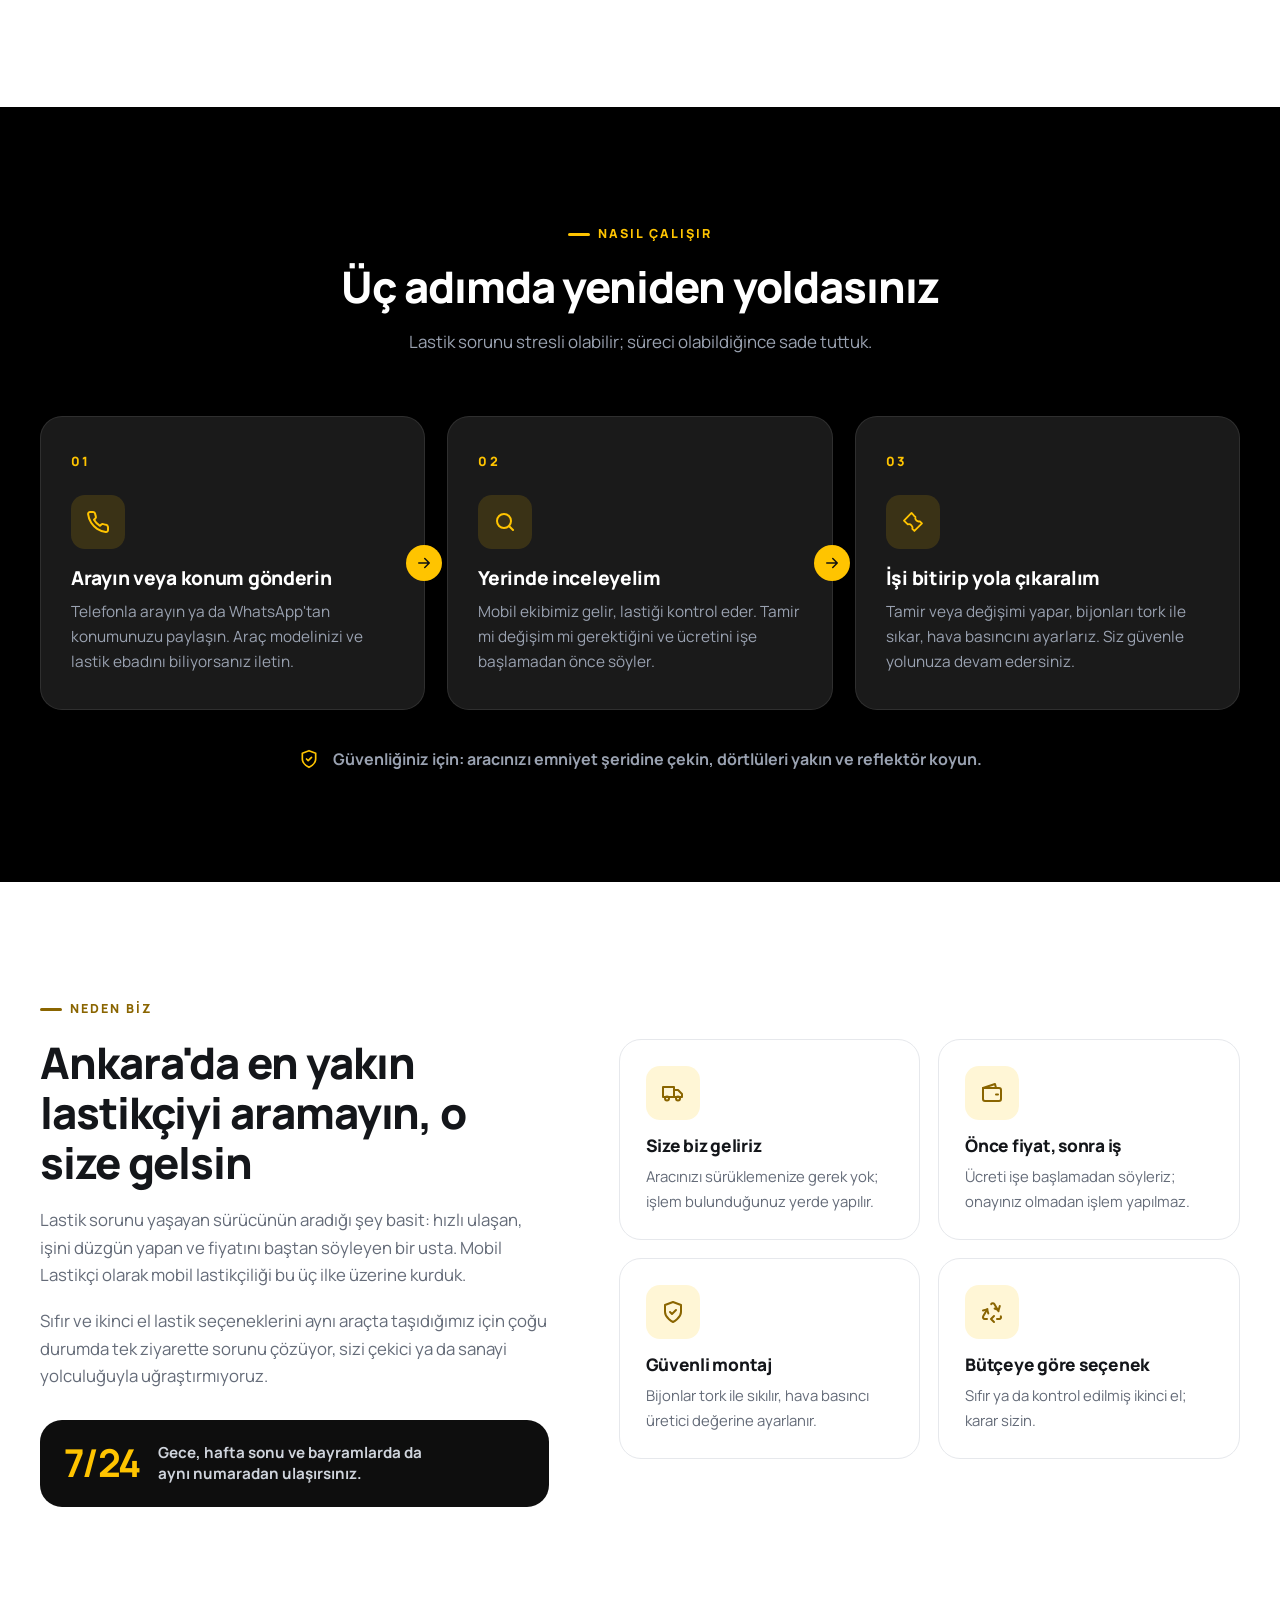
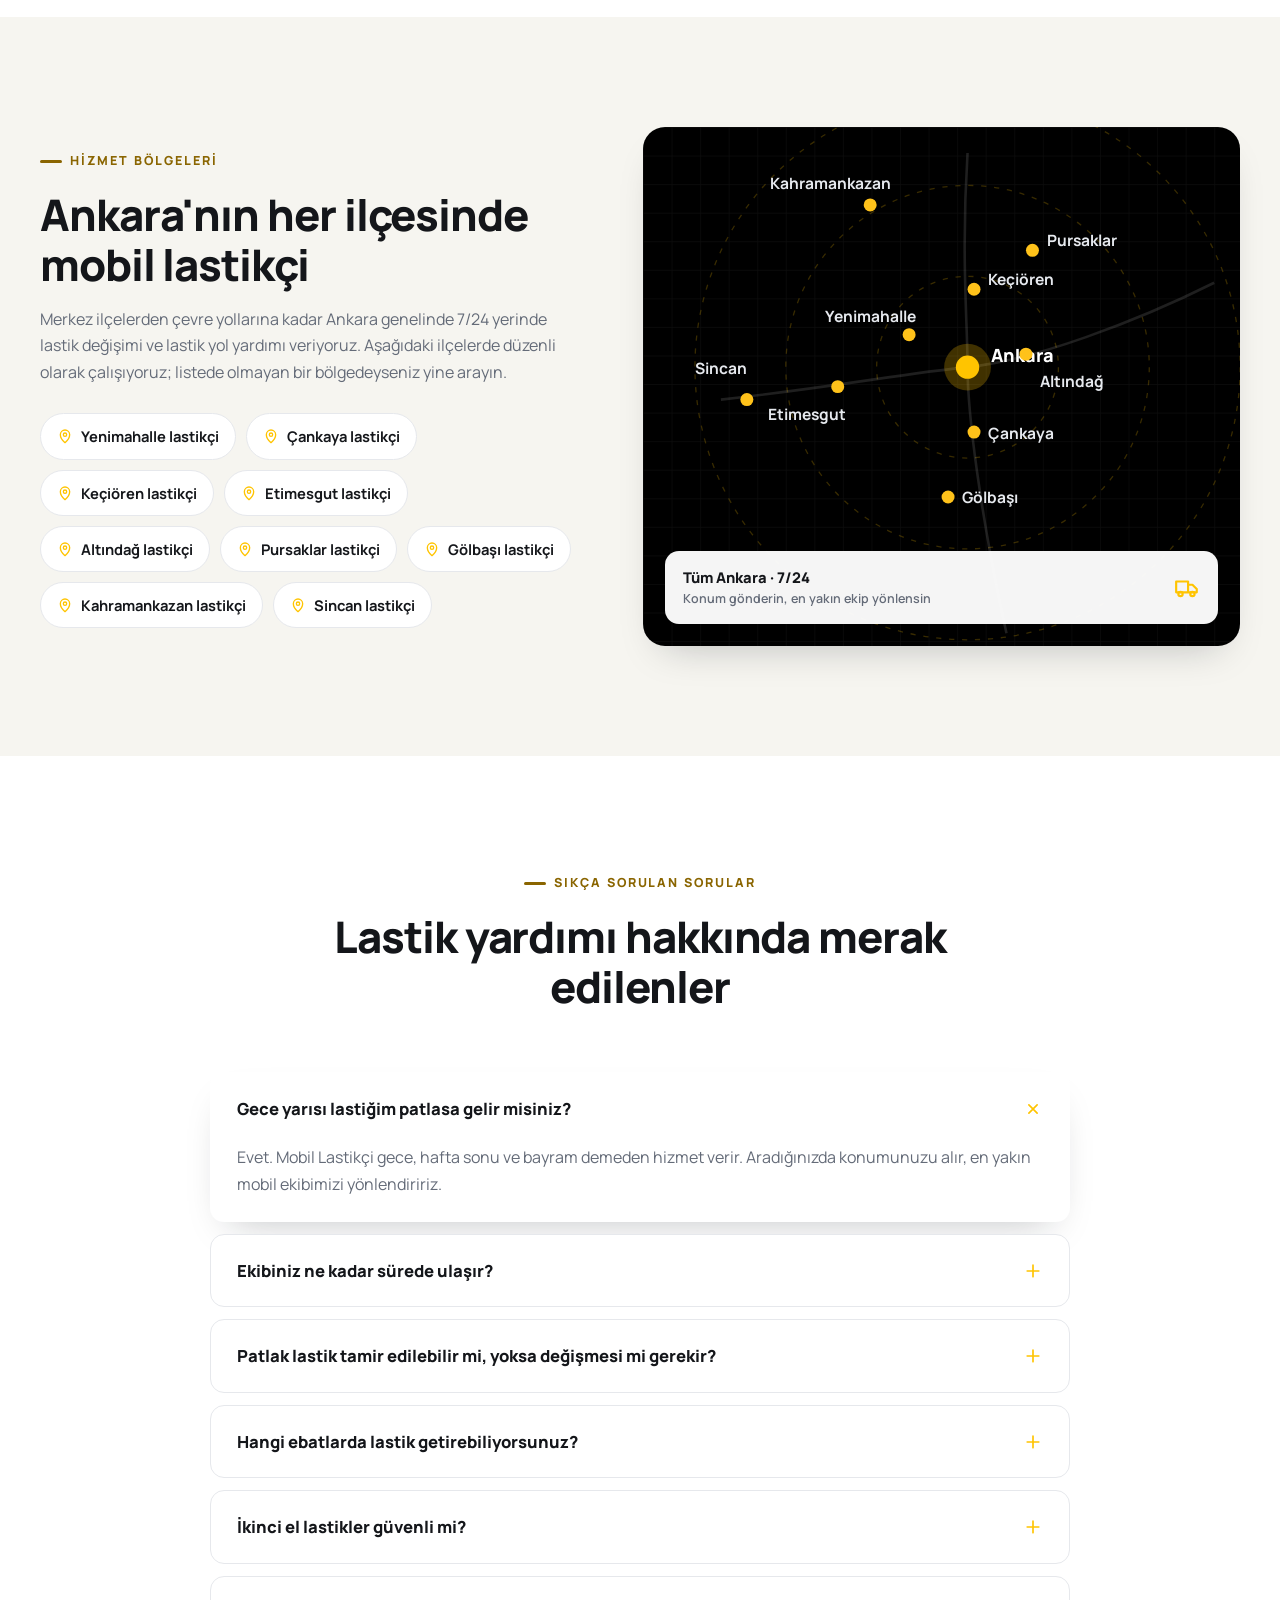
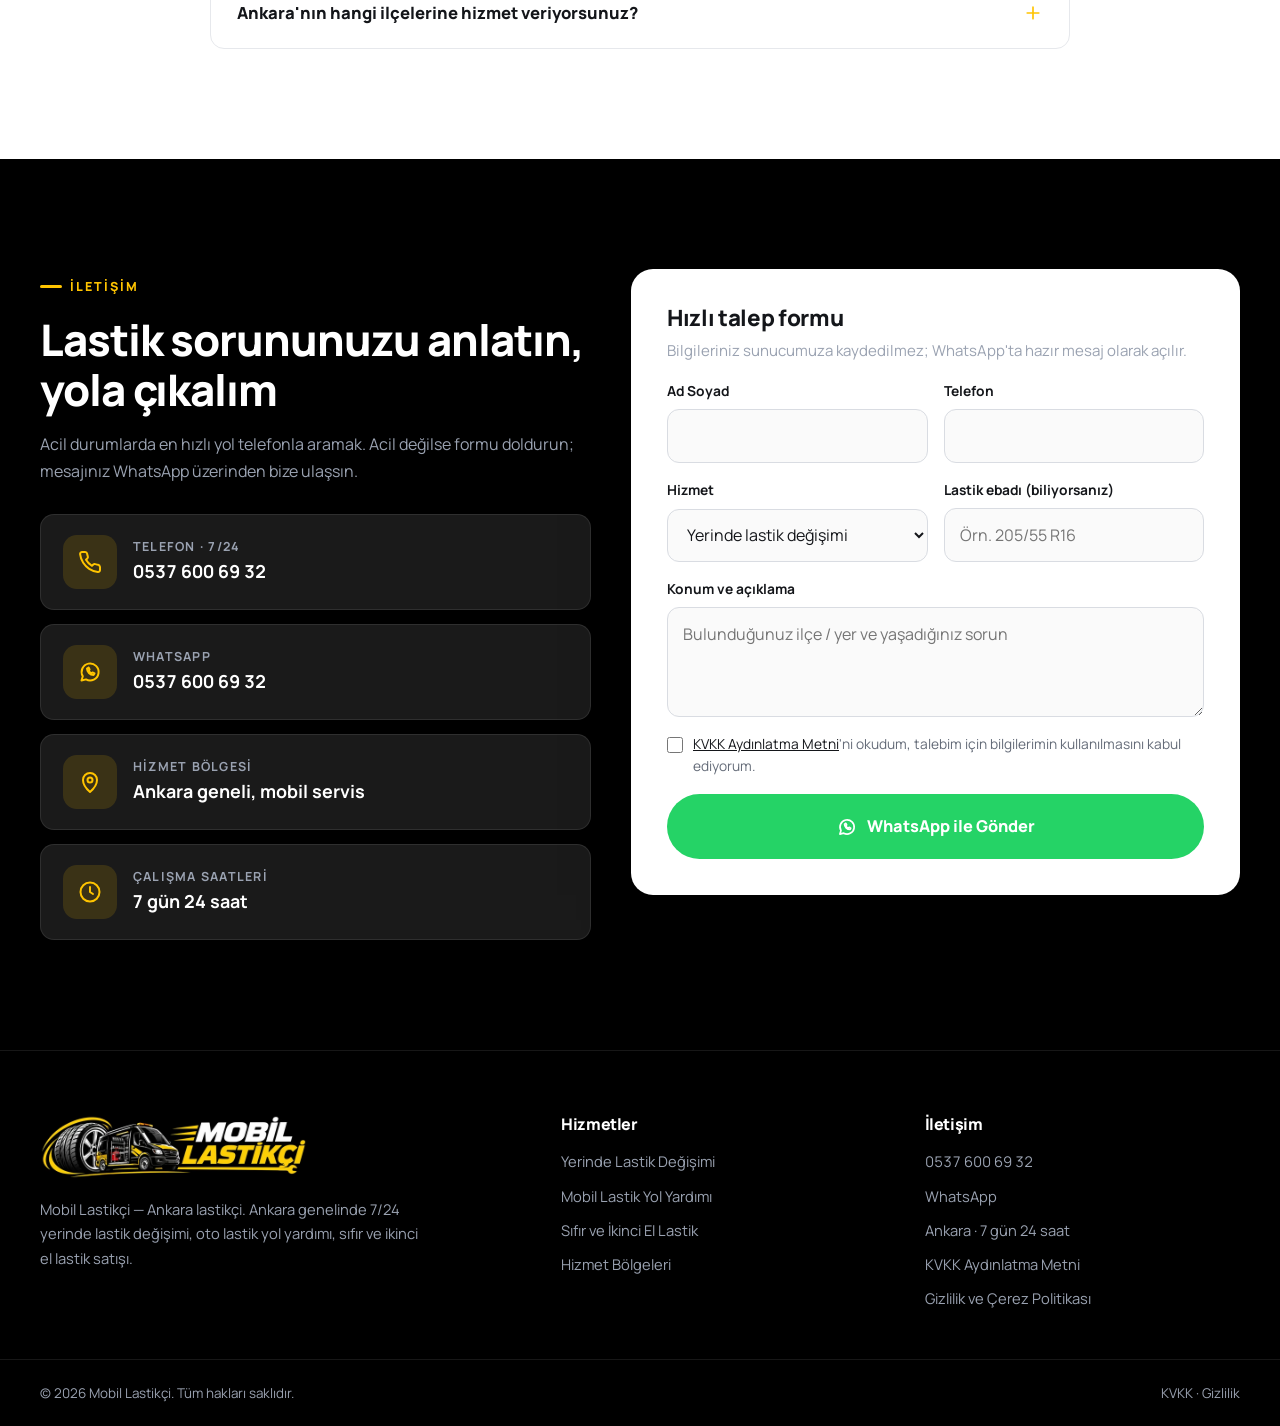
==== commit fef33d34: "Mobil menü düzeltmesi Co-Authored-By: Claude Opus 5.5 <noreply@anthropic.com>" ====
--- a/index.html
+++ b/index.html
@@ -33,7 +33,7 @@
 <link rel="preconnect" href="https://fonts.googleapis.com">
 <link rel="preconnect" href="https://fonts.gstatic.com" crossorigin>
 <link href="https://fonts.googleapis.com/css2?family=Manrope:wght@500;600;700;800&display=swap" rel="stylesheet">
-<link rel="stylesheet" href="assets/css/style.css">
+<link rel="stylesheet" href="assets/css/style.css?v=2">
 <link rel="preload" as="image" type="image/avif" href="assets/img/ankara-mobil-lastikci-gece-yol-yardimi.avif" imagesrcset="assets/img/ankara-mobil-lastikci-gece-yol-yardimi-640.avif 640w, assets/img/ankara-mobil-lastikci-gece-yol-yardimi.avif 1280w" imagesizes="(max-width: 1080px) 100vw, 560px" fetchpriority="high">
 <script type="application/ld+json">{"@context":"https://schema.org","@type":["TireShop","AutoRepair"],"@id":"https://otolastik724.net.tr/#isletme","name":"Mobil Lastikçi","alternateName":["Mobil Lastikçi Ankara","Ankara Lastikçi 7/24","Ankara Oto Lastik 7/24","Oto Lastik 7/24"],"description":"Ankara genelinde 7/24 mobil lastikçi: oto lastik yol yardımı, yerinde lastik değişimi, lastik tamiri, sıfır ve ikinci el lastik satışı.","url":"https://otolastik724.net.tr/","telephone":"+905376006932","logo":"https://otolastik724.net.tr/assets/img/logo-512.png","image":["https://otolastik724.net.tr/assets/img/og-image.jpg","https://otolastik724.net.tr/assets/img/ankara-lastikci-aksam-mobil-lastik-servisi.avif","https://otolastik724.net.tr/assets/img/ankara-lastikci-mobil-servis-araclari.avif"],"slogan":"Lastiğiniz nerede indiyse oraya geliyoruz.","priceRange":"₺₺","currenciesAccepted":"TRY","address":{"@type":"PostalAddress","addressLocality":"Ankara","addressRegion":"Ankara","addressCountry":"TR"},"geo":{"@type":"GeoCoordinates","latitude":39.9334,"longitude":32.8597},"openingHoursSpecification":{"@type":"OpeningHoursSpecification","dayOfWeek":["Monday","Tuesday","Wednesday","Thursday","Friday","Saturday","Sunday"],"opens":"00:00","closes":"23:59"},"areaServed":[{"@type":"City","name":"Ankara"},{"@type":"AdministrativeArea","name":"Yenimahalle"},{"@type":"AdministrativeArea","name":"Çankaya"},{"@type":"AdministrativeArea","name":"Keçiören"},{"@type":"AdministrativeArea","name":"Etimesgut"},{"@type":"AdministrativeArea","name":"Altındağ"},{"@type":"AdministrativeArea","name":"Pursaklar"},{"@type":"AdministrativeArea","name":"Gölbaşı"},{"@type":"AdministrativeArea","name":"Kahramankazan"},{"@type":"AdministrativeArea","name":"Sincan"}],"knowsAbout":["Yerinde lastik değişimi","Mobil lastik yol yardımı","Patlak lastik tamiri","Sıfır lastik satışı","İkinci el lastik satışı","Lastik hava basıncı kontrolü","Diş derinliği kontrolü"],"hasOfferCatalog":{"@type":"OfferCatalog","name":"Lastik hizmetleri","itemListElement":[{"@type":"Offer","itemOffered":{"@type":"Service","name":"Yerinde lastik değişimi"}},{"@type":"Offer","itemOffered":{"@type":"Service","name":"Mobil lastik yol yardımı"}},{"@type":"Offer","itemOffered":{"@type":"Service","name":"Sıfır lastik satışı"}},{"@type":"Offer","itemOffered":{"@type":"Service","name":"İkinci el lastik satışı"}},{"@type":"Offer","itemOffered":{"@type":"Service","name":"Lastik bakım ve kontrol"}}]}}</script>
 <script type="application/ld+json">{"@context":"https://schema.org","@type":"WebSite","@id":"https://otolastik724.net.tr/#website","url":"https://otolastik724.net.tr/","name":"Mobil Lastikçi","inLanguage":"tr-TR","publisher":{"@id":"https://otolastik724.net.tr/#isletme"}}</script>
--- a/assets/css/style.css
+++ b/assets/css/style.css
@@ -252,6 +252,8 @@
 
 /* ---------- Duyarlı ---------- */
 @media (max-width: 1080px) {
+  /* backdrop-filter sabit menüyü header'a hapsediyor; mobilde düz zemin */
+  .header { background: #000; backdrop-filter: none; -webkit-backdrop-filter: none; }
   .nav { position: fixed; inset: var(--header-h) 0 0 0; background: var(--graphite-950); padding: 24px 20px; transform: translateX(100%); transition: transform .3s ease; overflow-y: auto; }
   .nav-open .nav { transform: none; }
   .nav-open { overflow: hidden; }
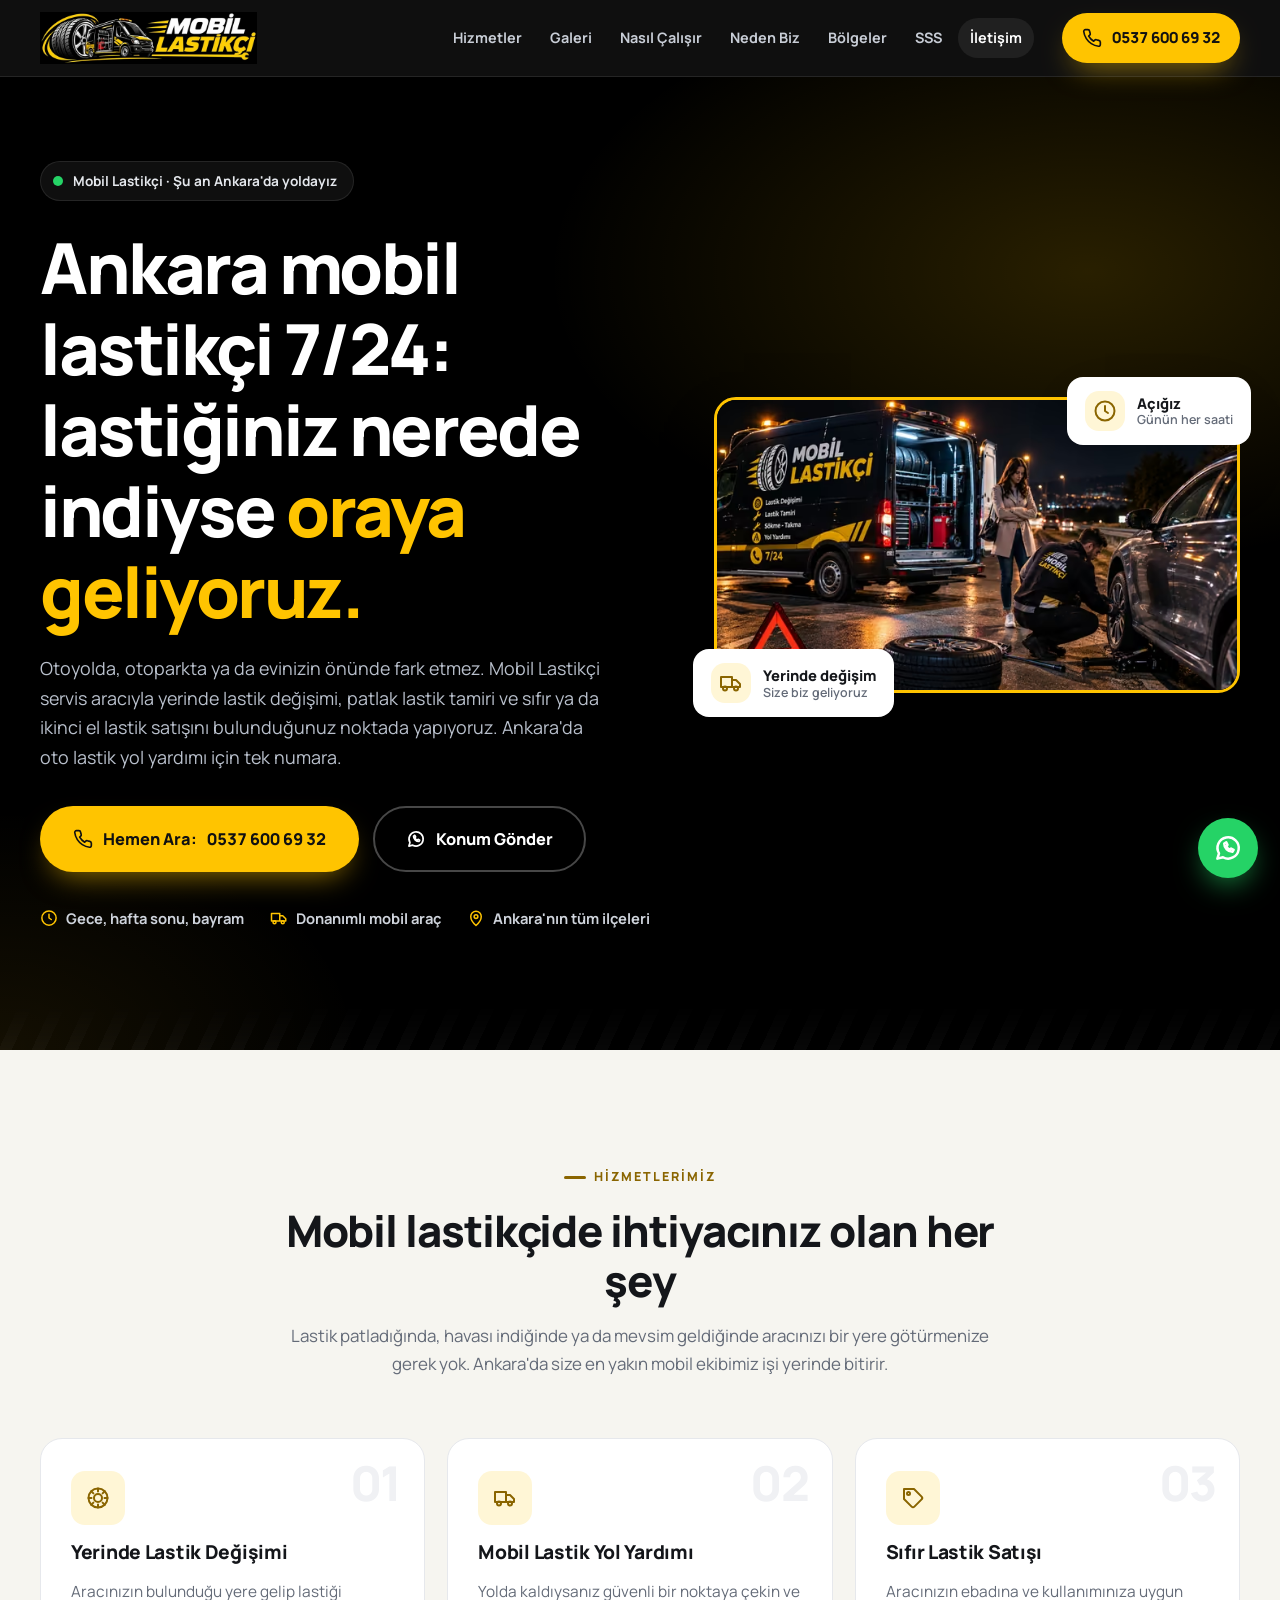
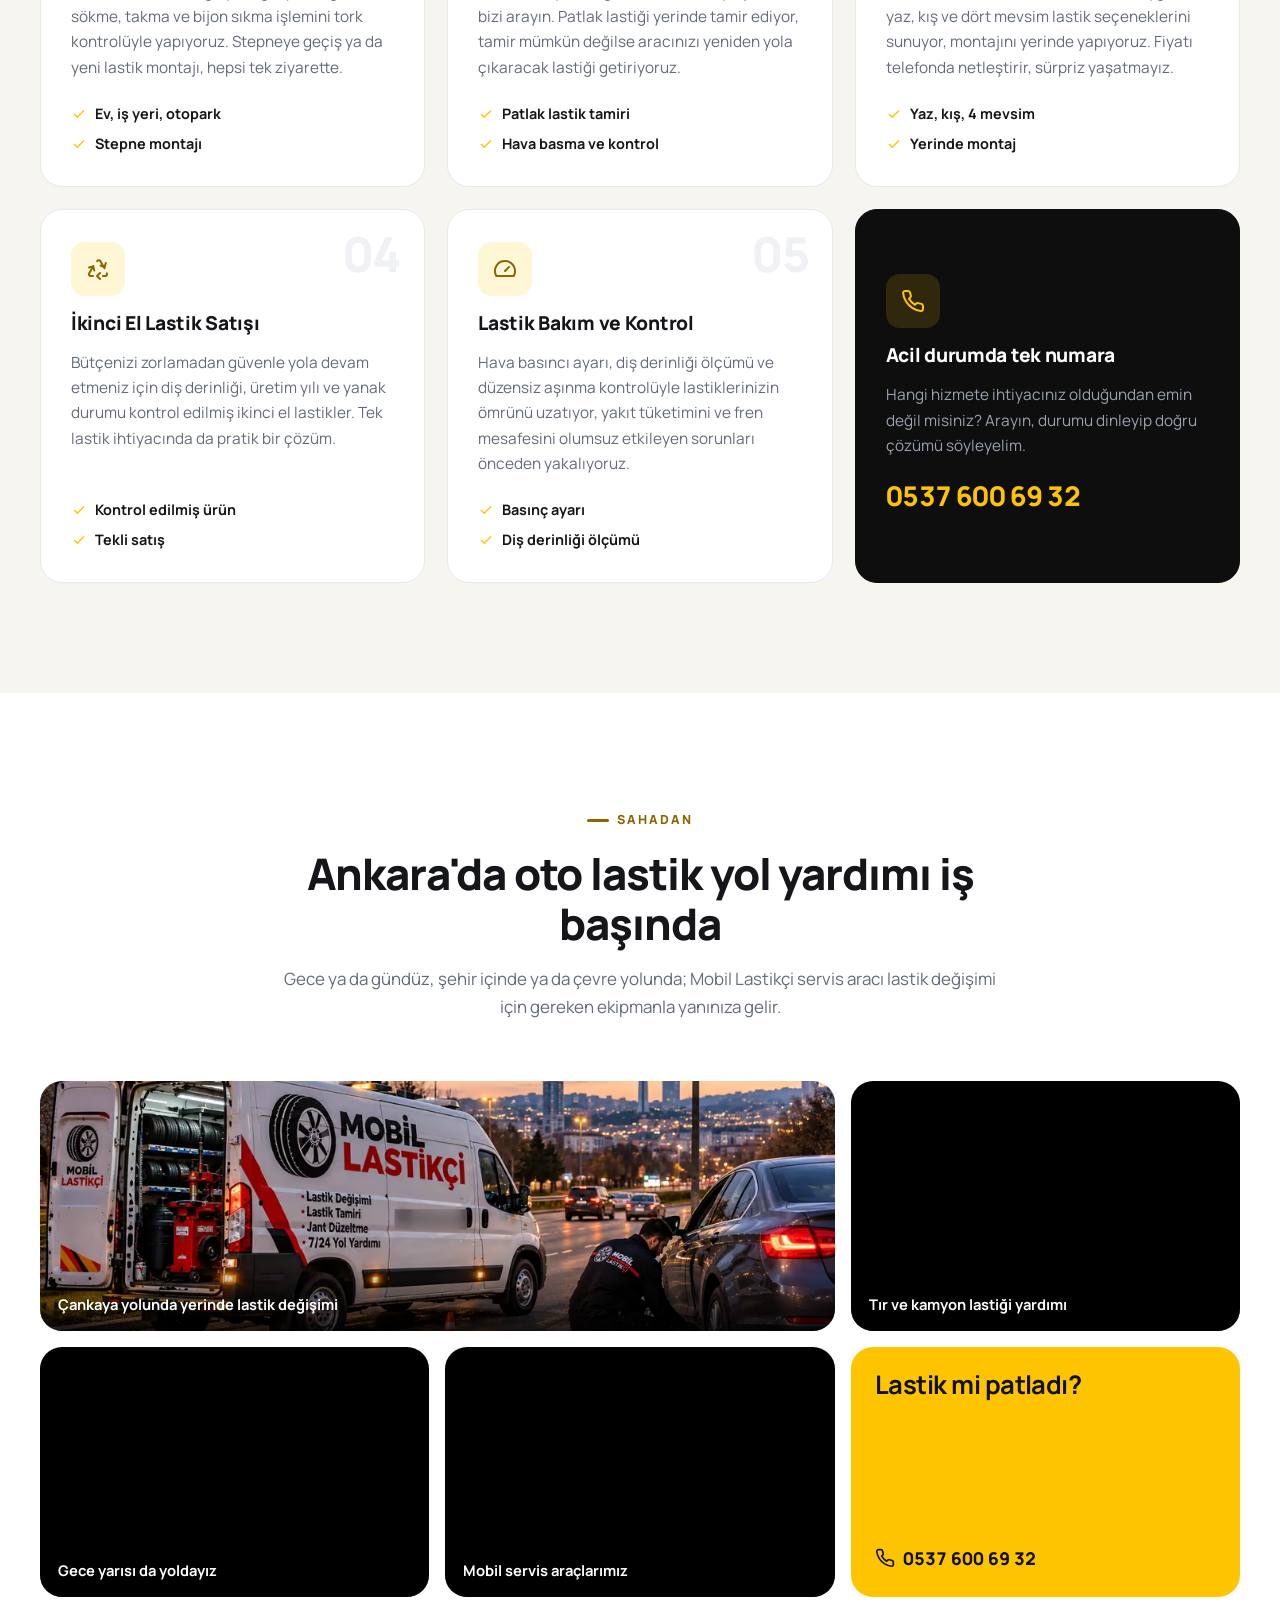
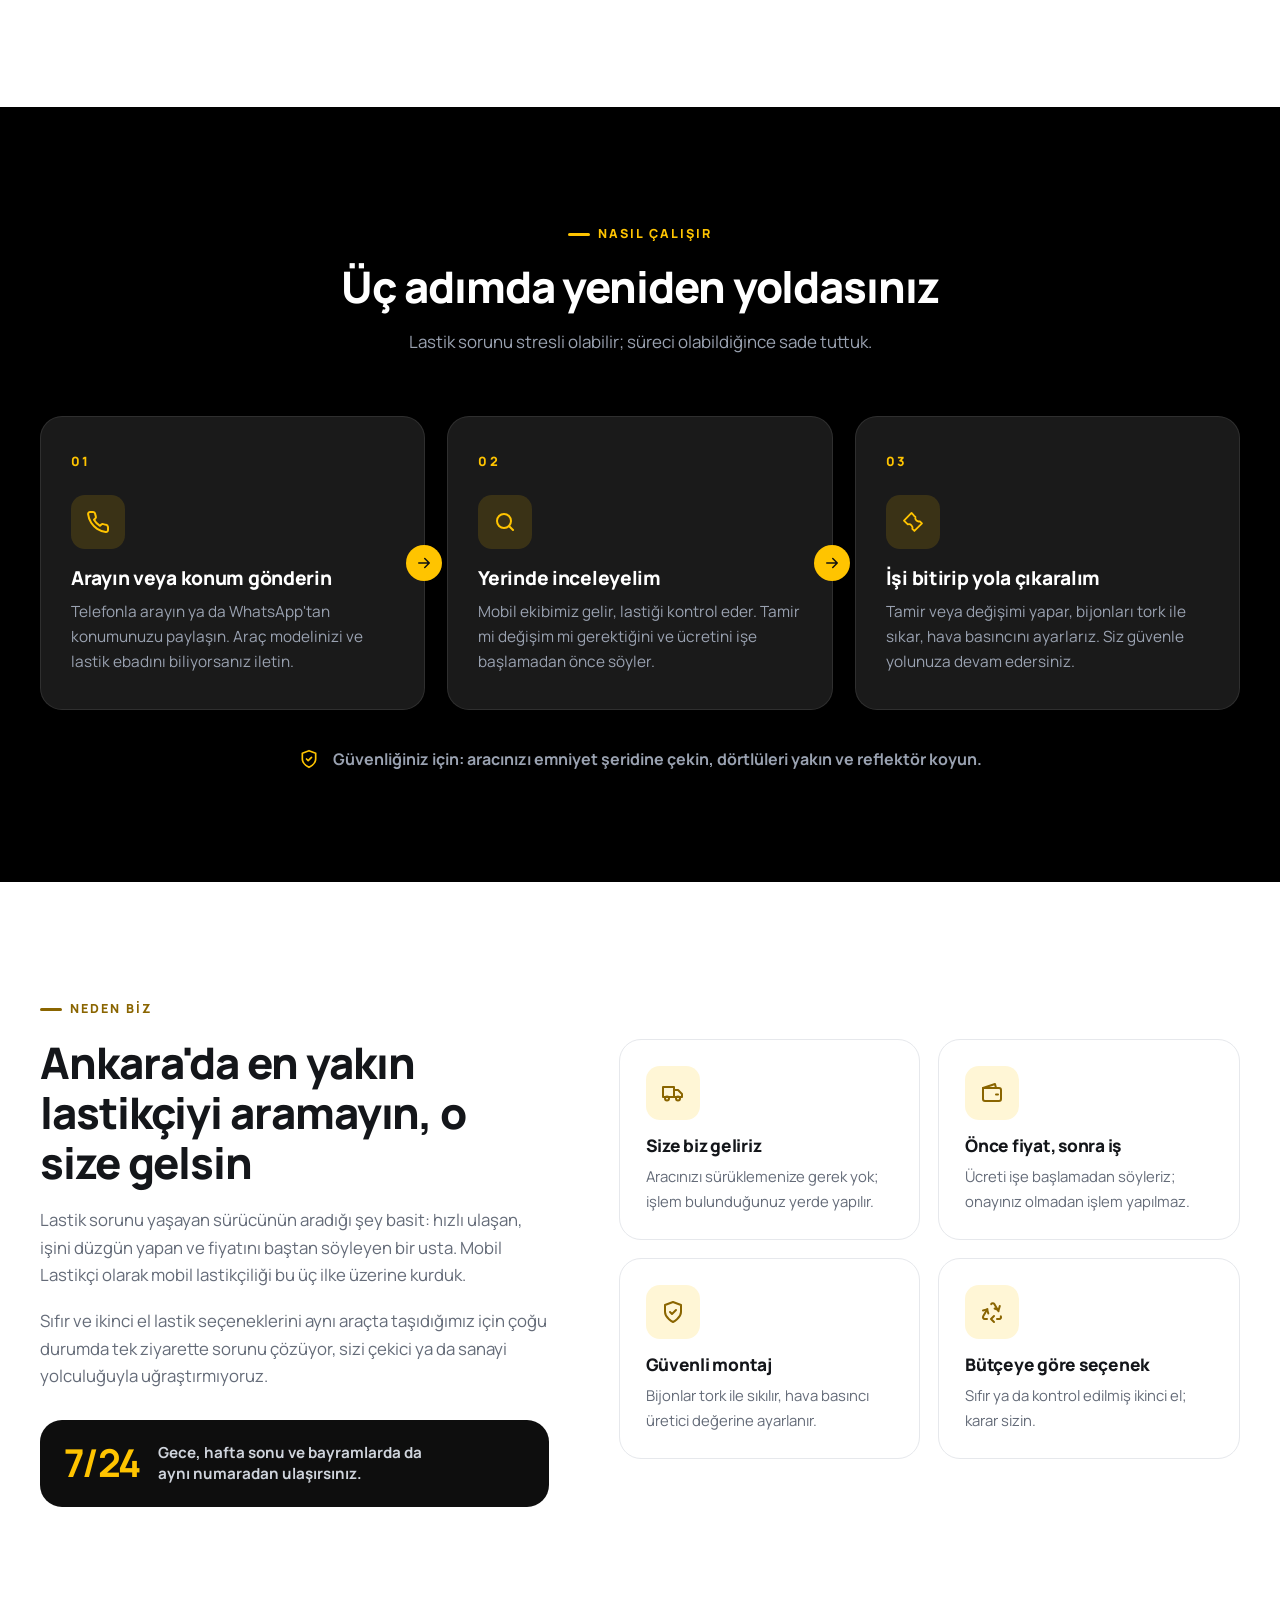
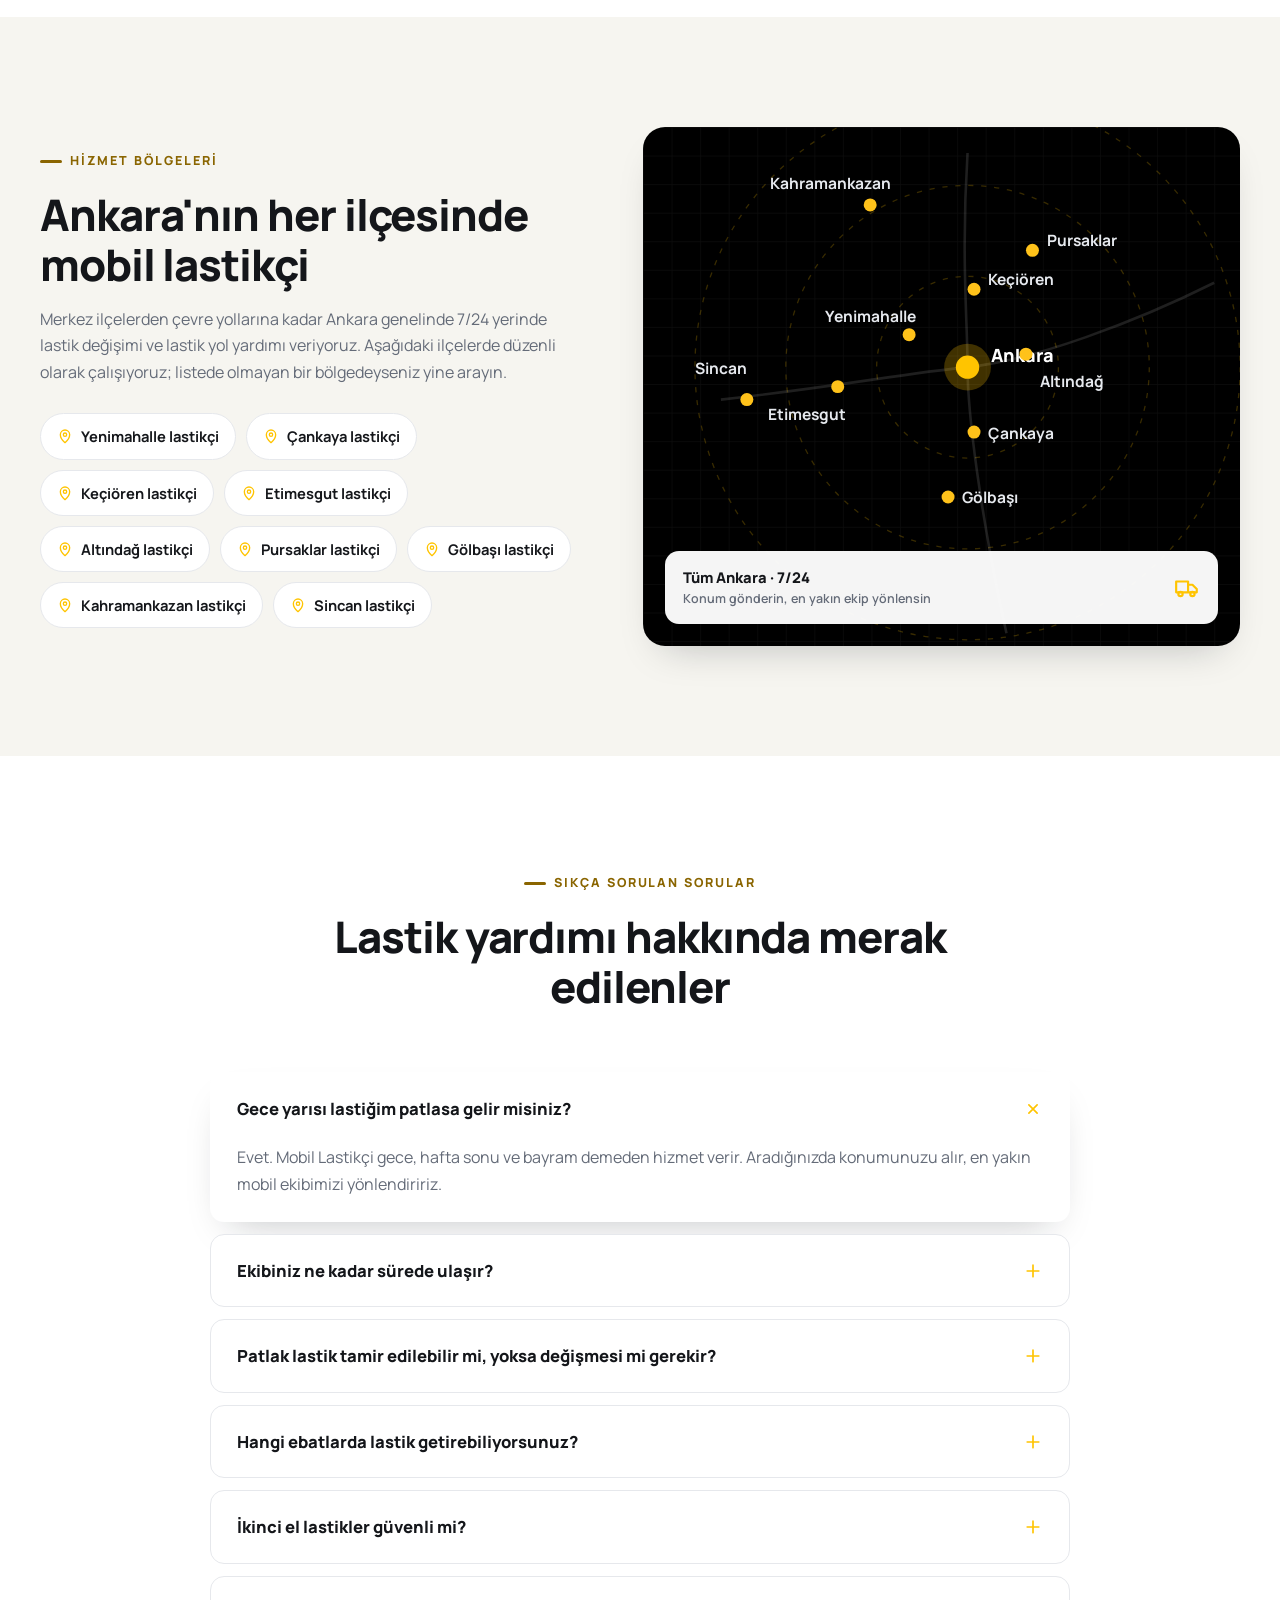
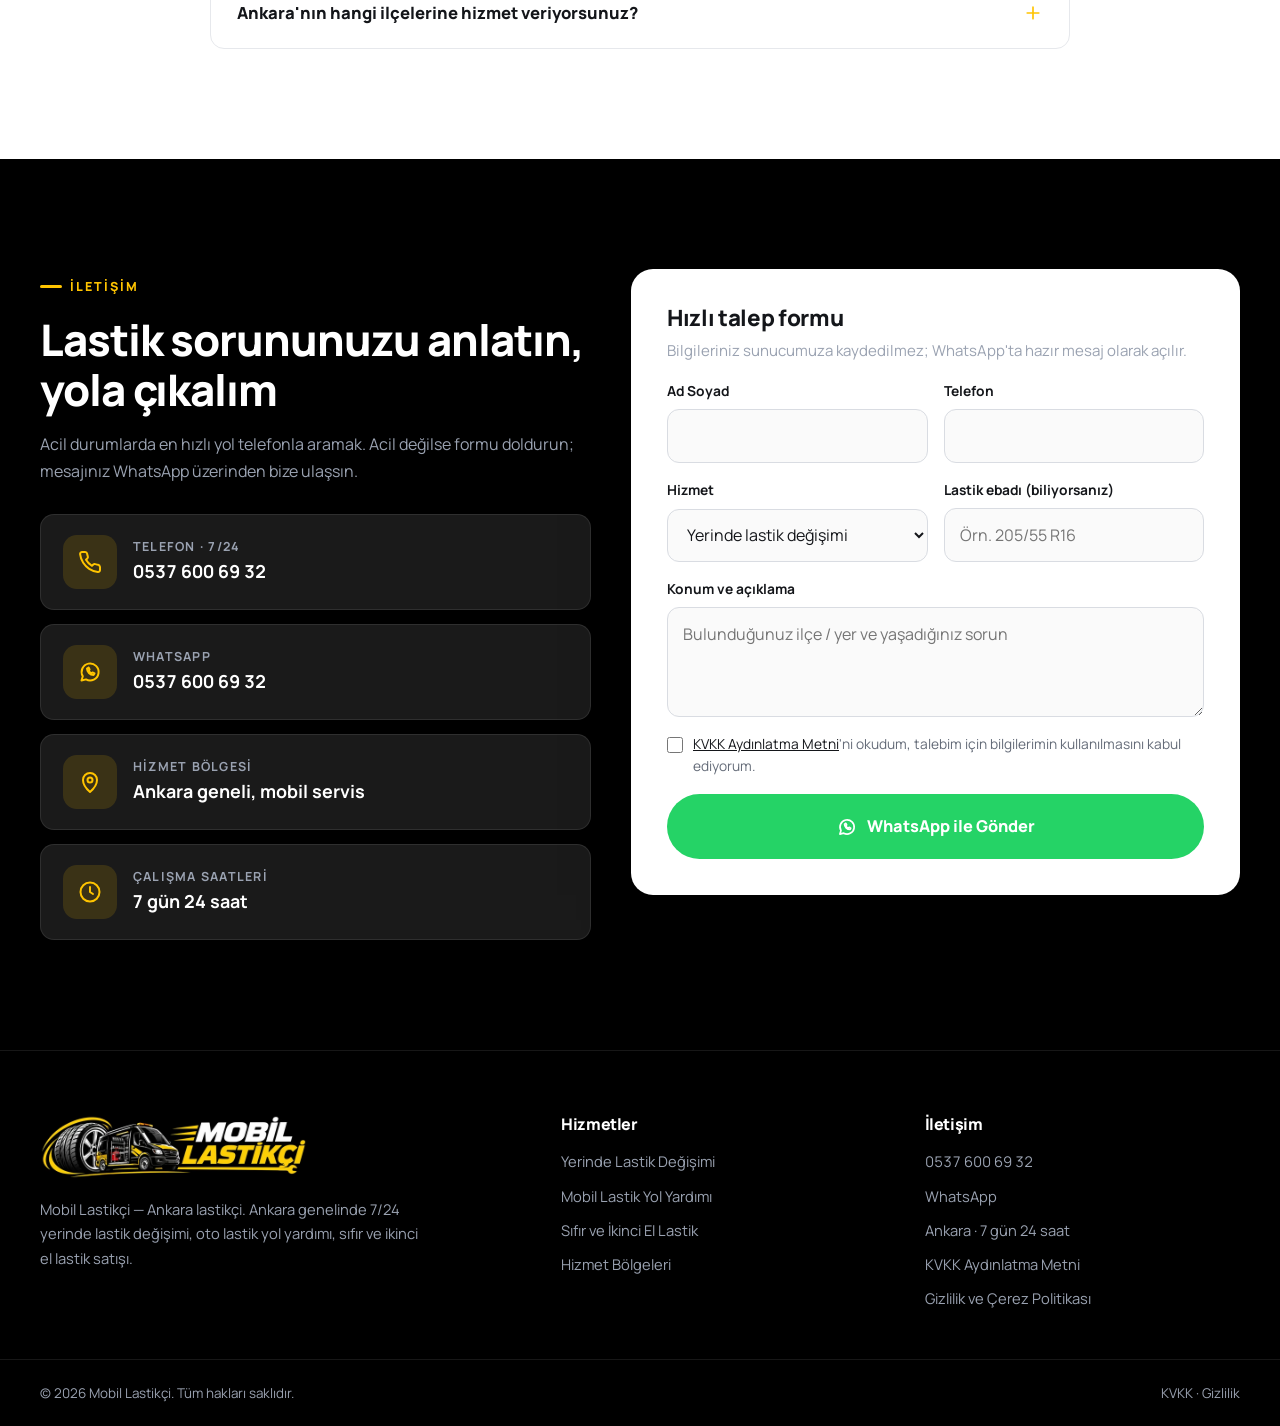
==== commit 310e16fa: "GTM olayları: arama_tiklama / whatsapp_tiklama / form_gonder (bot korumalı, gelişmiş dönüşüm için te" ====
--- a/index.html
+++ b/index.html
@@ -374,6 +374,6 @@
 </div>
 
 <script src="assets/js/consent.js" defer></script>
-<script src="assets/js/main.js" defer></script>
+<script src="assets/js/main.js?v=2" defer></script>
 </body>
 </html>
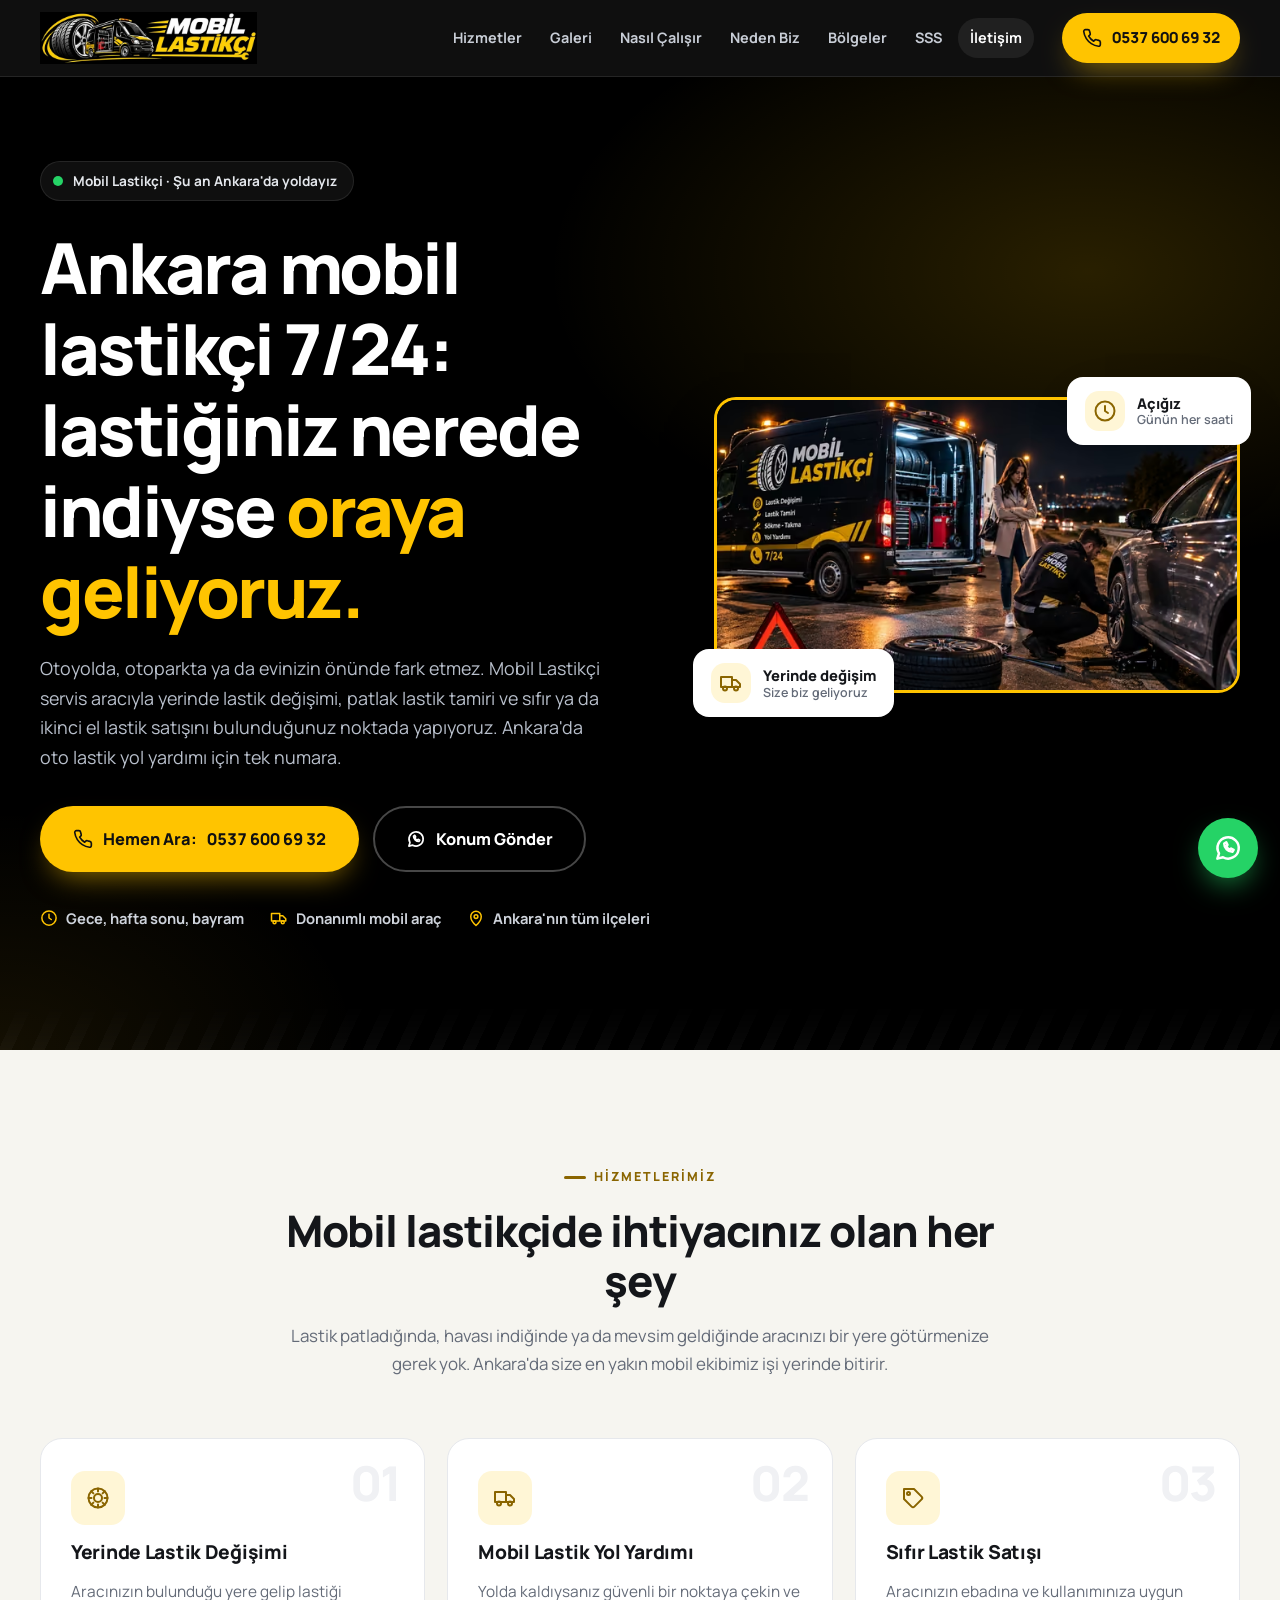
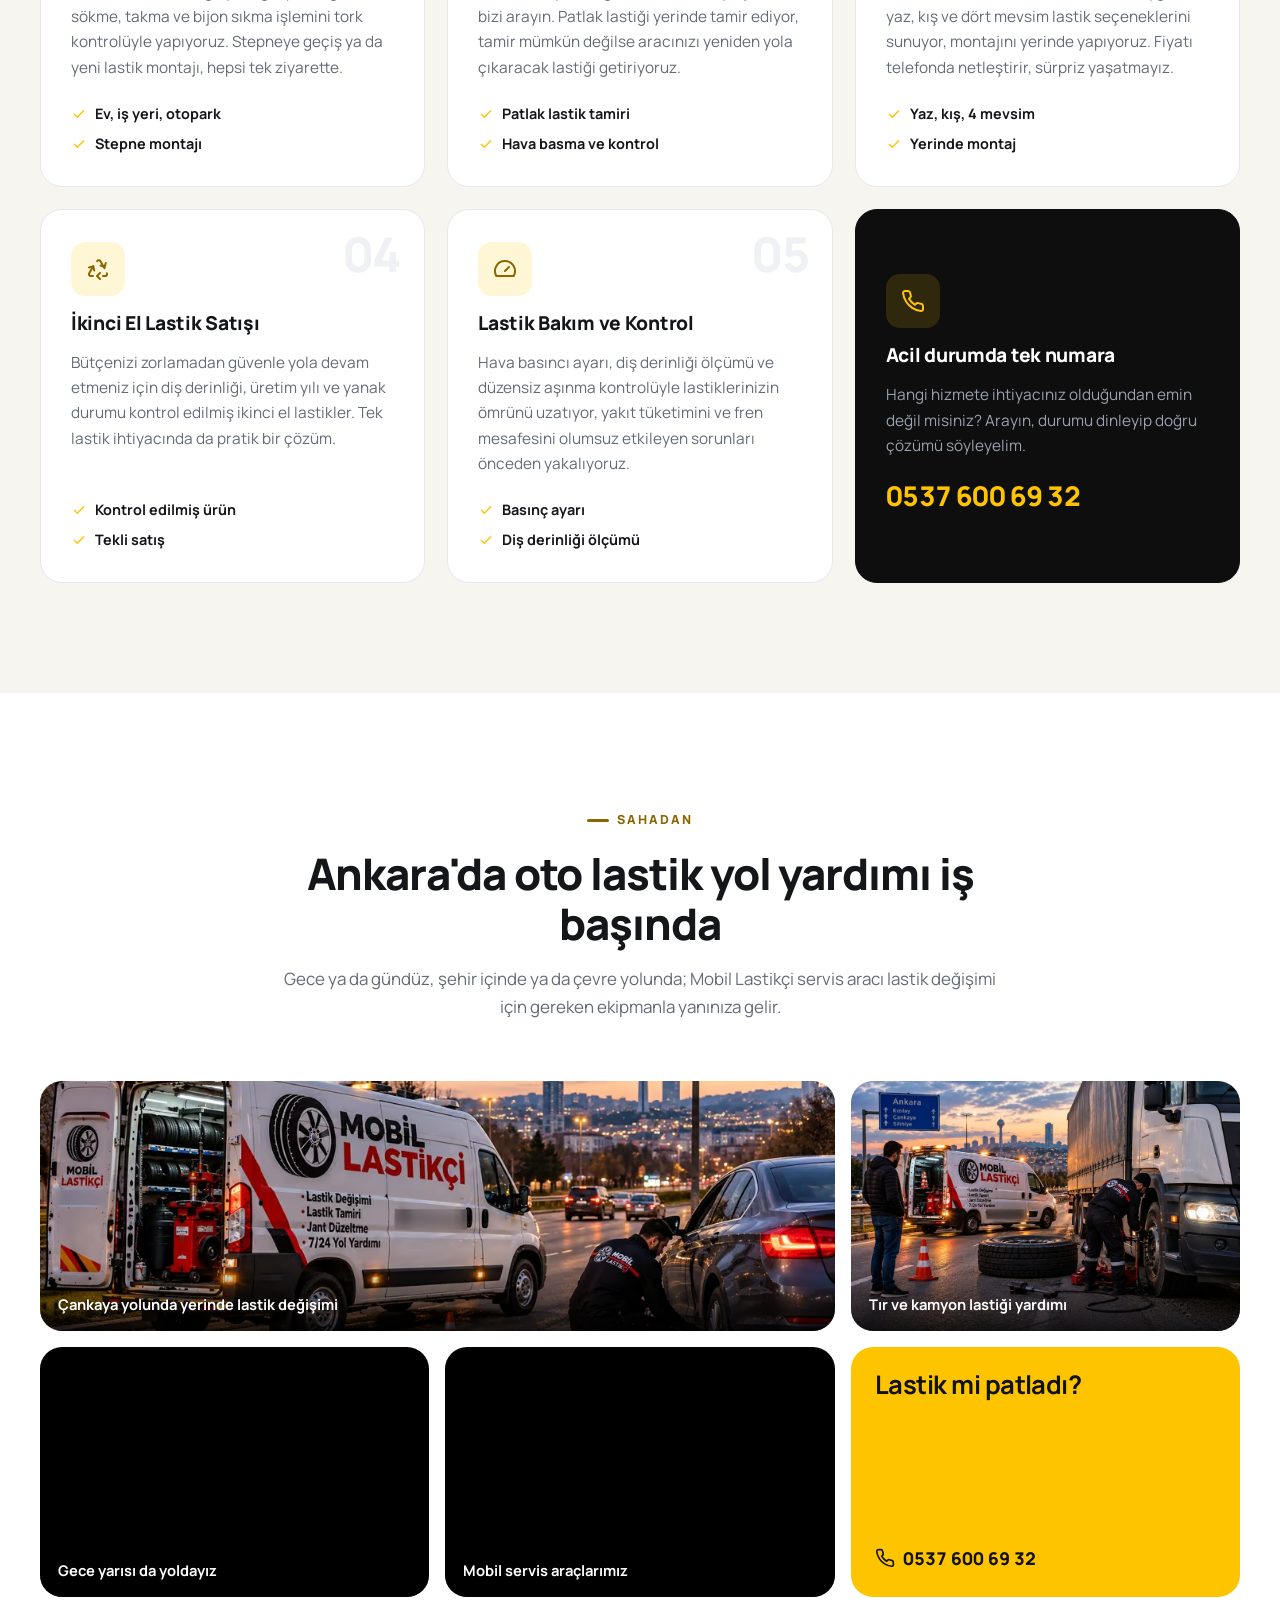
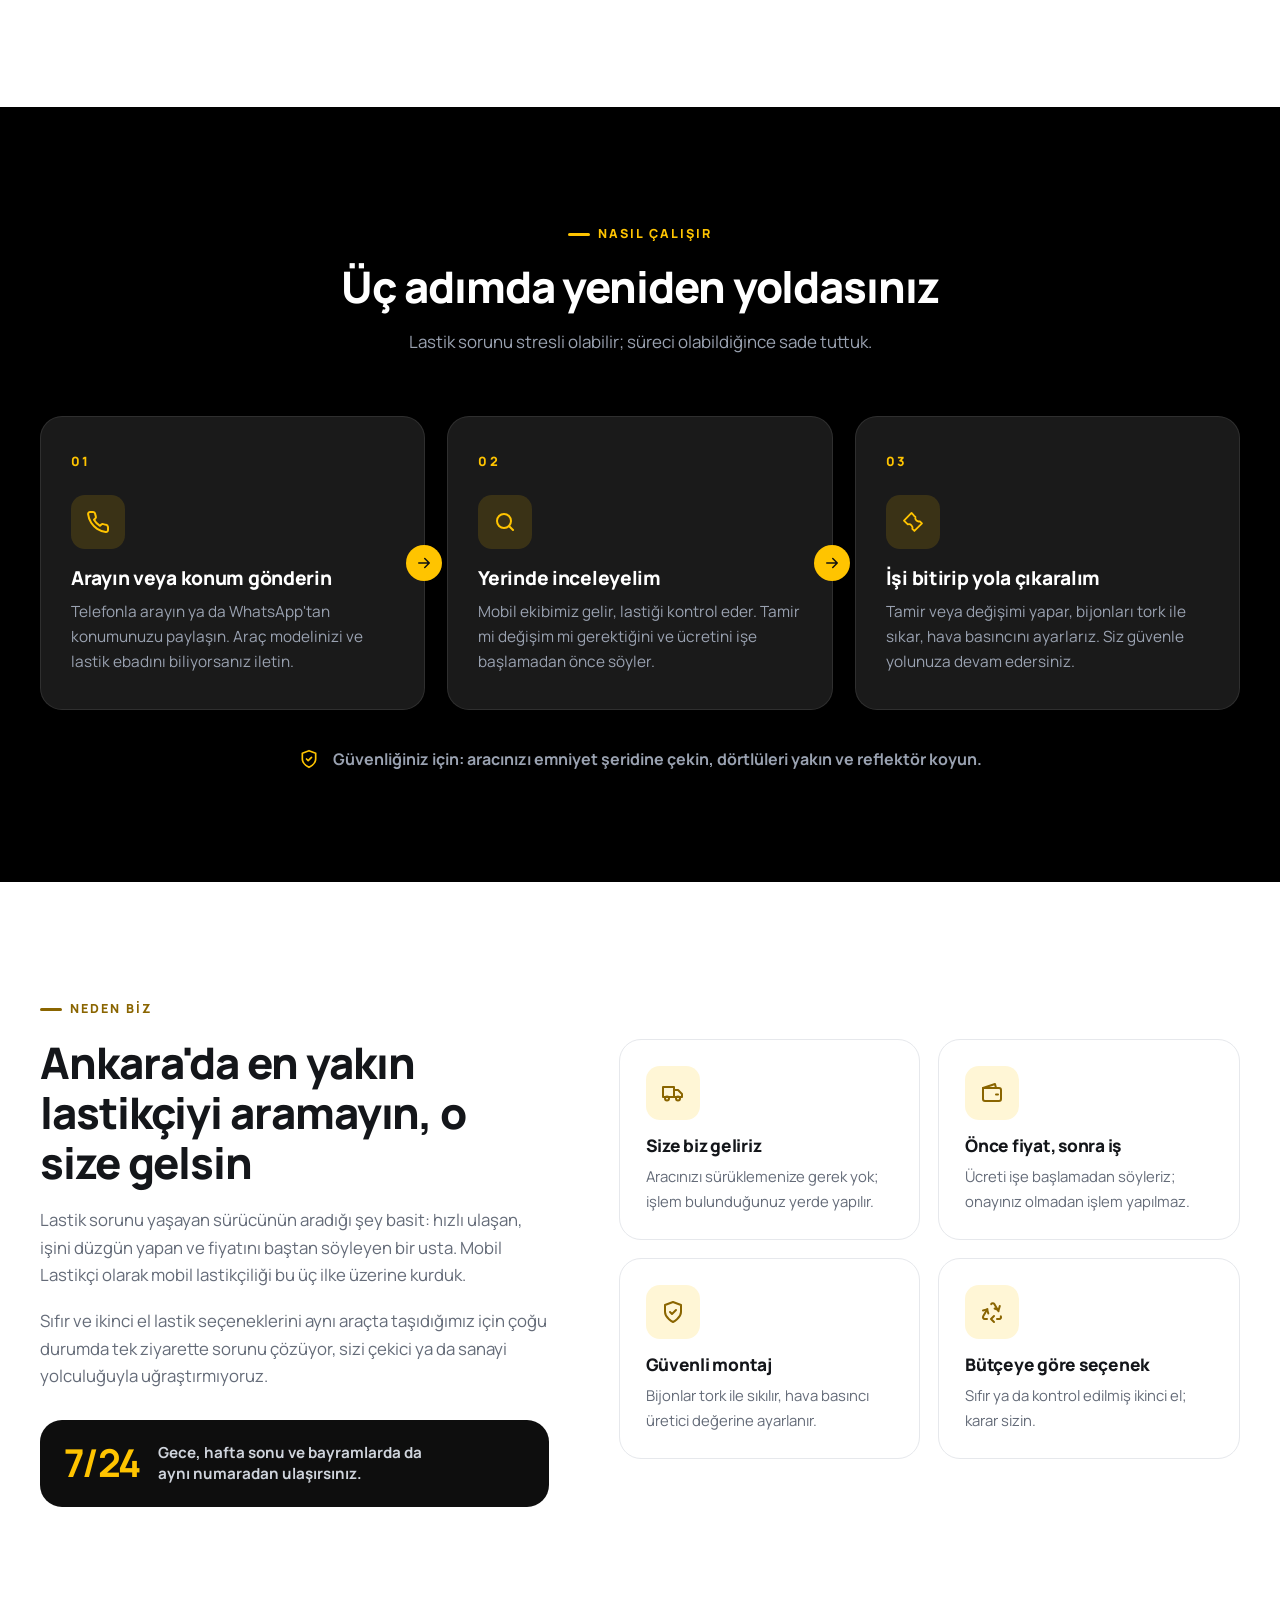
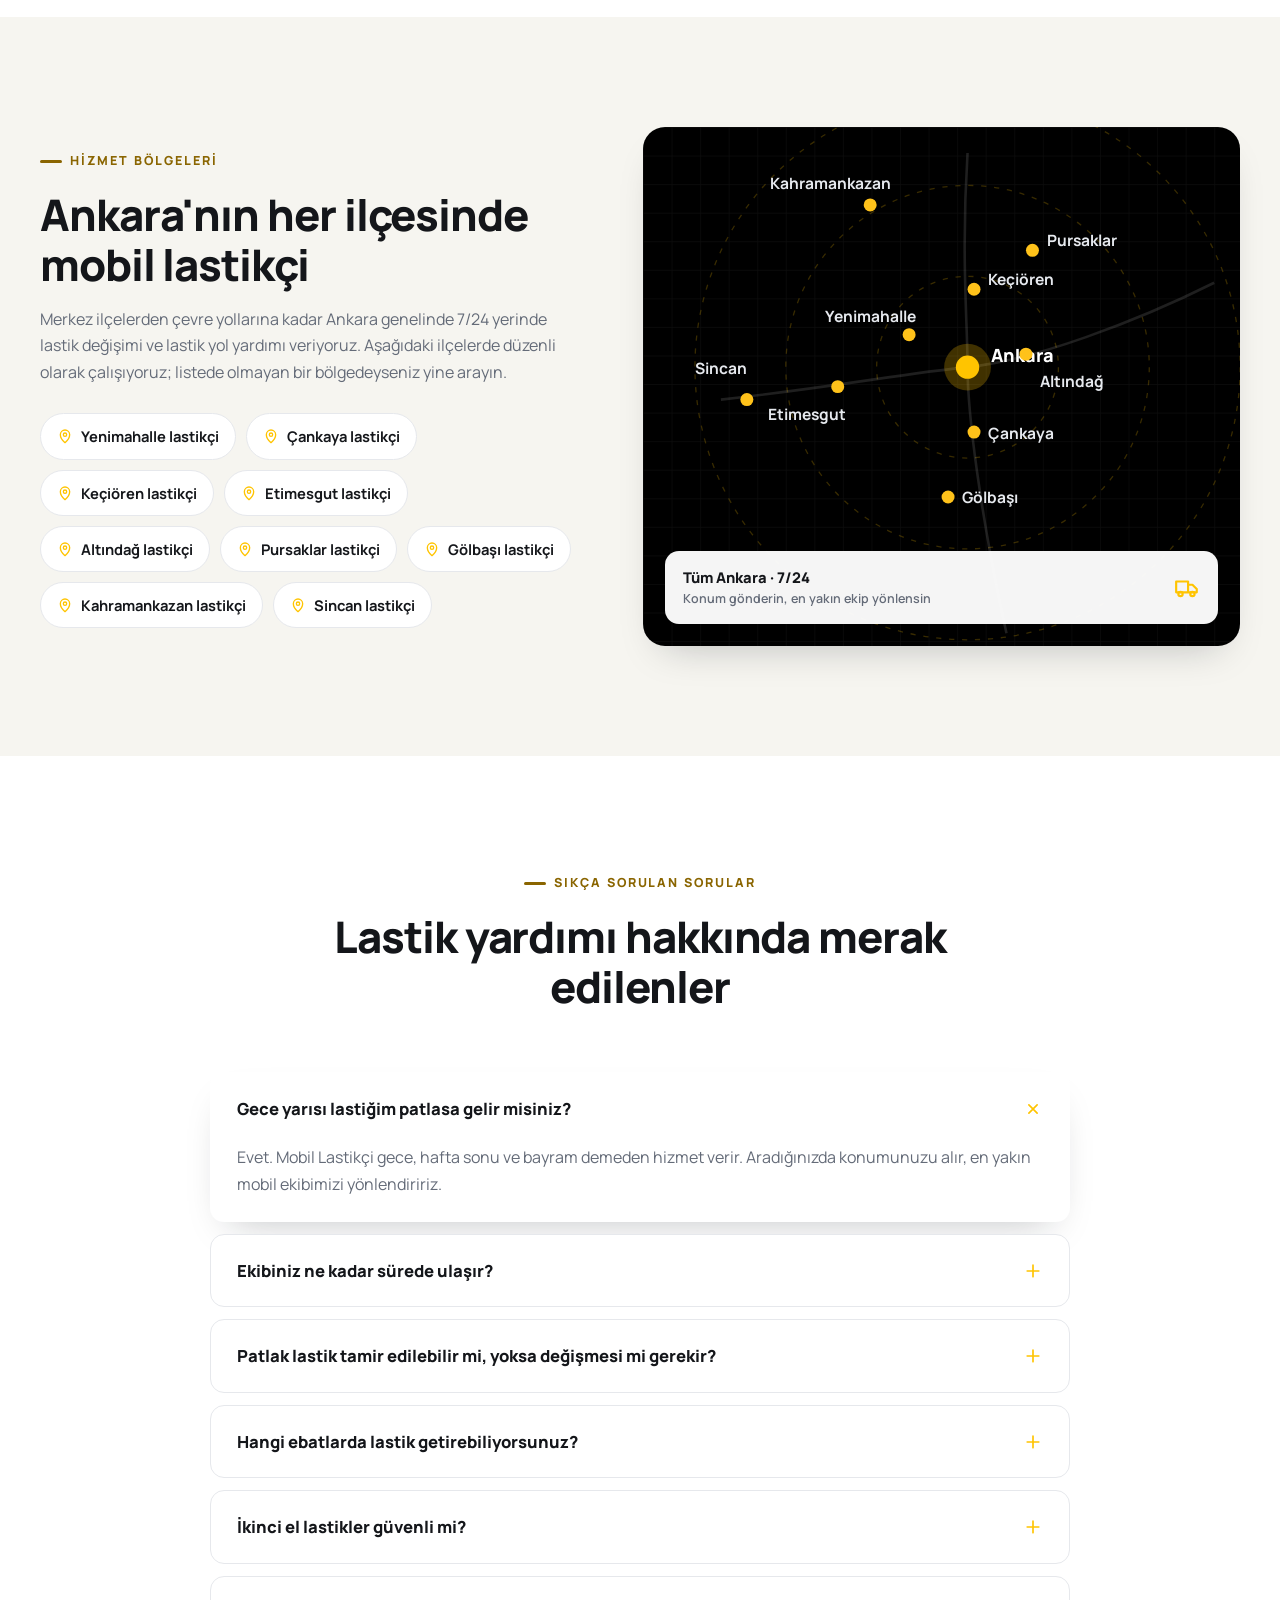
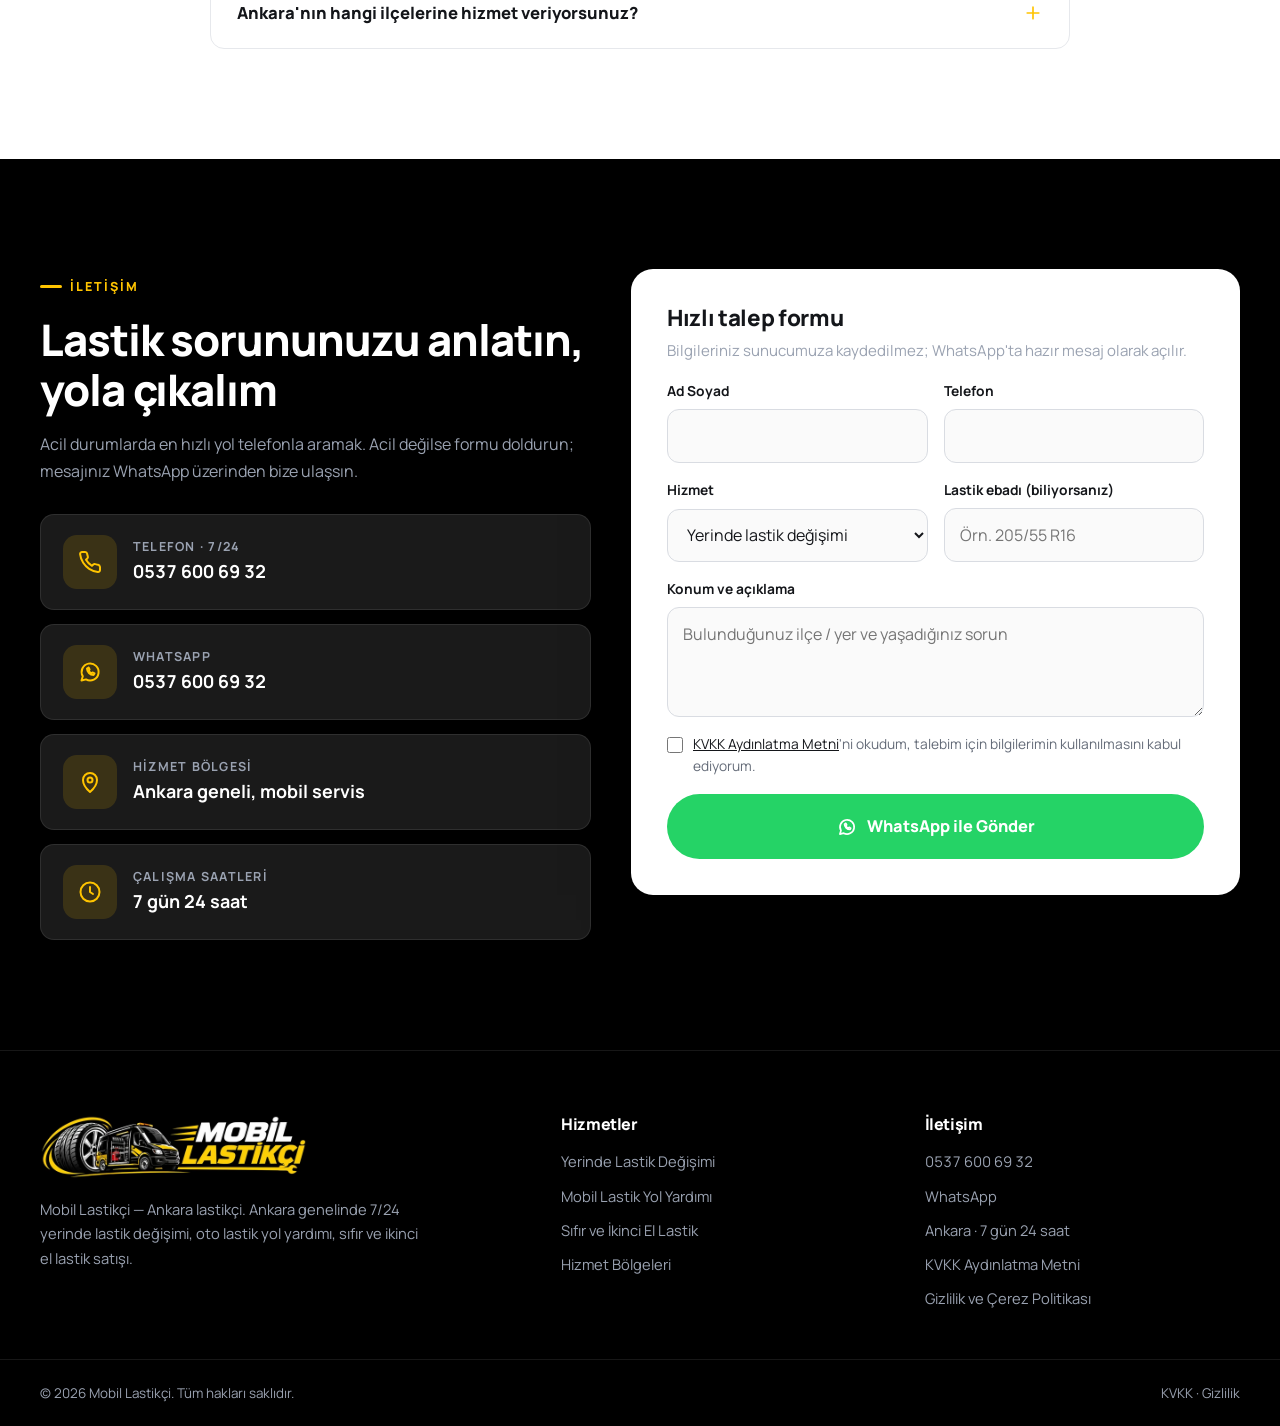
==== commit cf0d7b17: "AntiClick koruması eklendi (protect-gtag) Co-Authored-By: Claude Opus 5.5 <noreply@anthropic.com>" ====
--- a/index.html
+++ b/index.html
@@ -1,6 +1,18 @@
 <!DOCTYPE html>
 <html lang="tr">
 <head>
+<!-- Google Tag Manager -->
+<script>(function(w,d,s,l,i){w[l]=w[l]||[];w[l].push({'gtm.start':
+new Date().getTime(),event:'gtm.js'});var f=d.getElementsByTagName(s)[0],
+j=d.createElement(s),dl=l!='dataLayer'?'&l='+l:'';j.async=true;j.src=
+'https://www.googletagmanager.com/gtm.js?id='+i+dl;f.parentNode.insertBefore(j,f);
+})(window,document,'script','dataLayer','GTM-TCVL68N5');</script>
+<!-- End Google Tag Manager -->
+<script src="https://anticlick.com.tr/anticlick.js"
+  data-key="cf_live_5e95727b2036b0af93c94dabb149e23118f0"
+  data-campaign="yaz-kampanyasi"
+  data-protect-gtag="true"
+  async></script>
 <meta charset="UTF-8">
 <meta name="viewport" content="width=device-width, initial-scale=1.0">
 <title>Mobil Lastikçi Ankara 7/24 | Yerinde Lastik Değişimi · Oto Lastik Yol Yardımı</title>
@@ -40,6 +52,10 @@
 <script type="application/ld+json">{"@context":"https://schema.org","@type":"FAQPage","mainEntity":[{"@type":"Question","name":"Gece yarısı lastiğim patlasa gelir misiniz?","acceptedAnswer":{"@type":"Answer","text":"Evet. Mobil Lastikçi gece, hafta sonu ve bayram demeden hizmet verir. Aradığınızda konumunuzu alır, en yakın mobil ekibimizi yönlendiririz."}},{"@type":"Question","name":"Ekibiniz ne kadar sürede ulaşır?","acceptedAnswer":{"@type":"Answer","text":"Varış süresi bulunduğunuz ilçeye, saate ve trafik durumuna göre değişir. Telefonda konumunuzu öğrendiğimizde size tahmini bir süre söyleriz."}},{"@type":"Question","name":"Patlak lastik tamir edilebilir mi, yoksa değişmesi mi gerekir?","acceptedAnswer":{"@type":"Answer","text":"Diş yüzeyindeki küçük delikler çoğunlukla tamir edilebilir. Yanak bölgesindeki kesik, balon veya uzun süre havasız sürülmüş lastikler güvenlik nedeniyle tamir edilmez; bu durumda yeni ya da ikinci el lastik öneririz."}},{"@type":"Question","name":"Hangi ebatlarda lastik getirebiliyorsunuz?","acceptedAnswer":{"@type":"Answer","text":"Otomobil, SUV ve hafif ticari araçlarda en yaygın ebatları mobil aracımızda bulundururuz. Lastiğinizin yanağındaki ebat bilgisini (ör. 205/55 R16) telefonda paylaşırsanız doğru lastikle geliriz."}},{"@type":"Question","name":"İkinci el lastikler güvenli mi?","acceptedAnswer":{"@type":"Answer","text":"Sattığımız ikinci el lastiklerin diş derinliği, üretim tarihi ve yanak durumu tek tek kontrol edilir. Yaşlanmış, çatlamış veya onarım izi taşıyan lastikleri satışa sunmayız."}},{"@type":"Question","name":"Ankara'nın hangi ilçelerine hizmet veriyorsunuz?","acceptedAnswer":{"@type":"Answer","text":"Yenimahalle, Çankaya, Keçiören, Etimesgut, Altındağ, Pursaklar, Gölbaşı, Kahramankazan ve Sincan başta olmak üzere Ankara genelinde hizmet veriyoruz. Farklı bir bölgedeyseniz arayarak bilgi alabilirsiniz."}}]}</script>
 </head>
 <body>
+<!-- Google Tag Manager (noscript) -->
+<noscript><iframe src="https://www.googletagmanager.com/ns.html?id=GTM-TCVL68N5"
+height="0" width="0" style="display:none;visibility:hidden"></iframe></noscript>
+<!-- End Google Tag Manager (noscript) -->
 <svg width="0" height="0" style="position:absolute" aria-hidden="true">
   <symbol id="i-phone" viewBox="0 0 24 24"><path d="M22 16.9v3a2 2 0 0 1-2.2 2 19.8 19.8 0 0 1-8.6-3.1 19.5 19.5 0 0 1-6-6A19.8 19.8 0 0 1 2.1 4.2 2 2 0 0 1 4.1 2h3a2 2 0 0 1 2 1.7c.1.9.4 1.8.7 2.7a2 2 0 0 1-.5 2.1L8 9.8a16 16 0 0 0 6 6l1.3-1.3a2 2 0 0 1 2.1-.4c.9.3 1.8.6 2.7.7a2 2 0 0 1 1.7 2z"/></symbol>
   <symbol id="i-wa" viewBox="0 0 24 24"><path d="M3.5 20.5l1.3-4.2A8.5 8.5 0 1 1 8 19.4z"/><path d="M9 8.5c0 3.5 3 6.5 6.5 6.5l1-1.6-2-1-1 .9a5 5 0 0 1-2.8-2.8l.9-1-1-2z"/></symbol>
